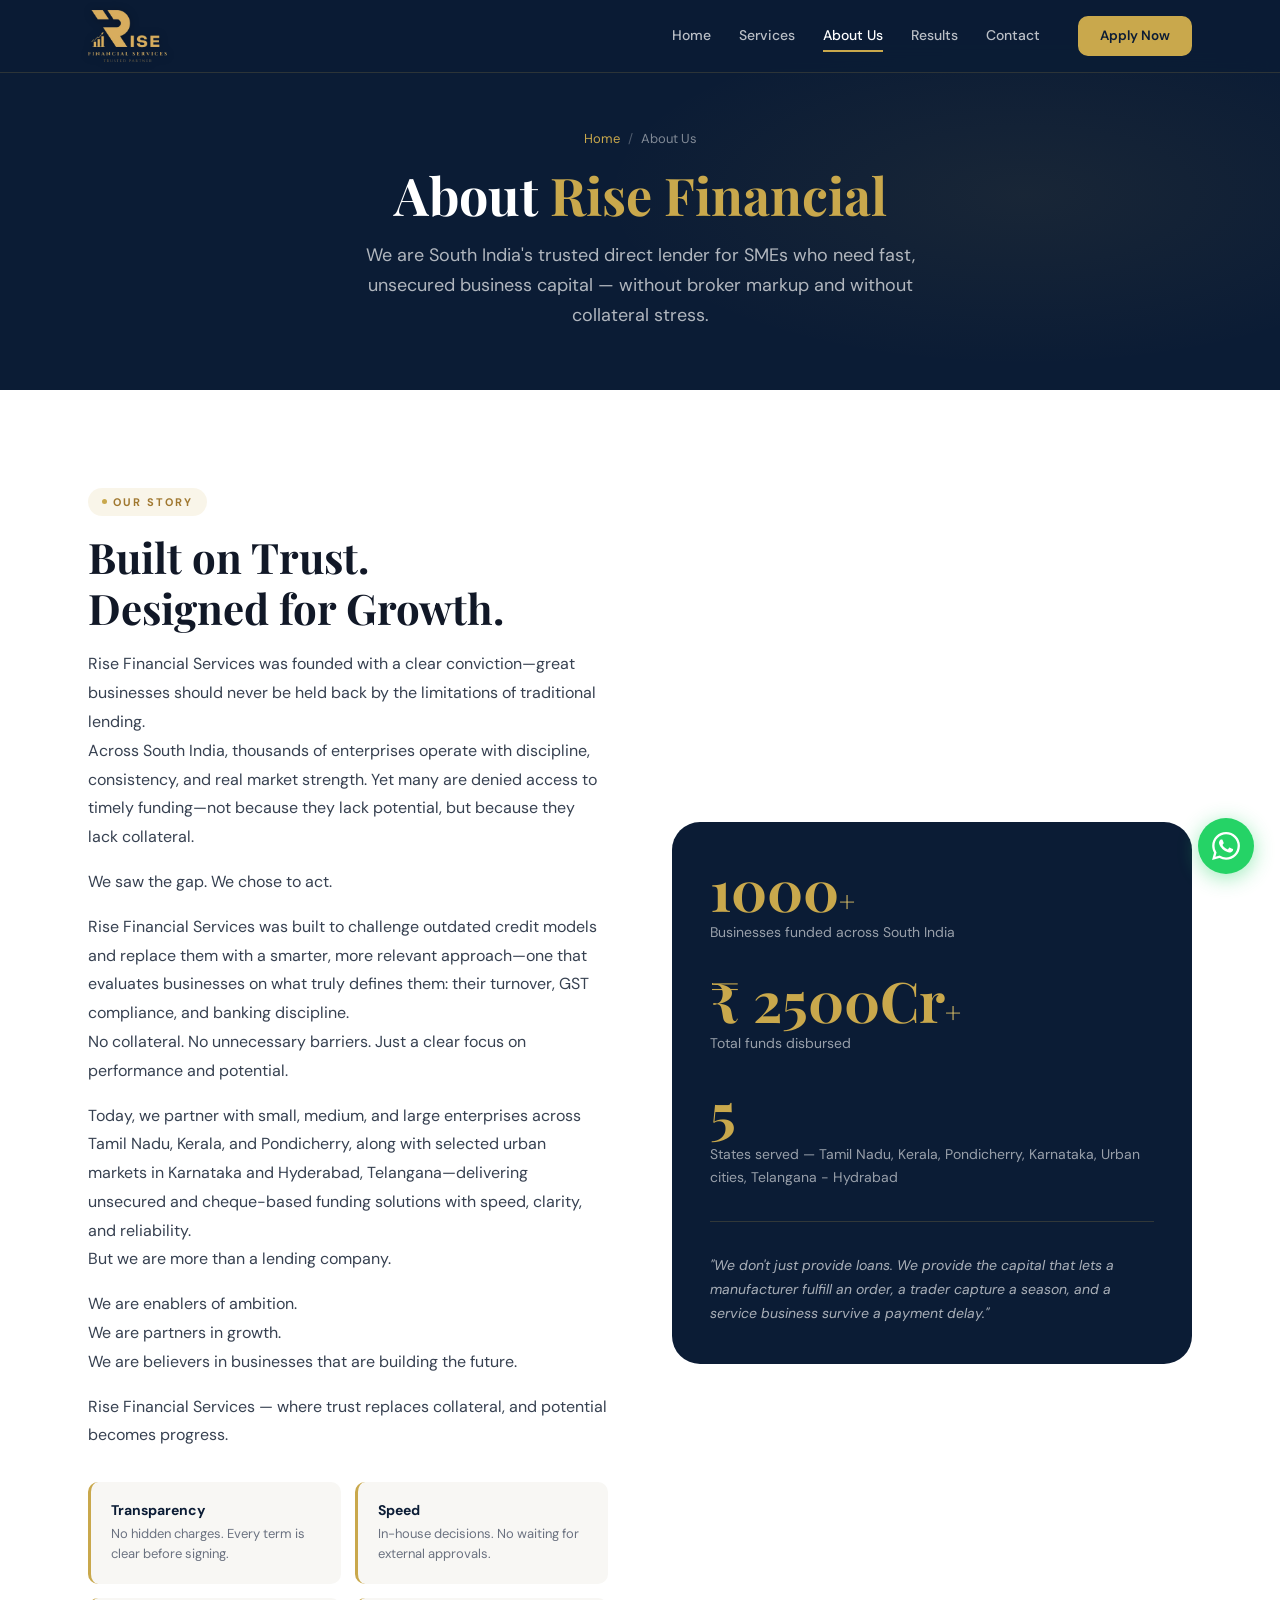
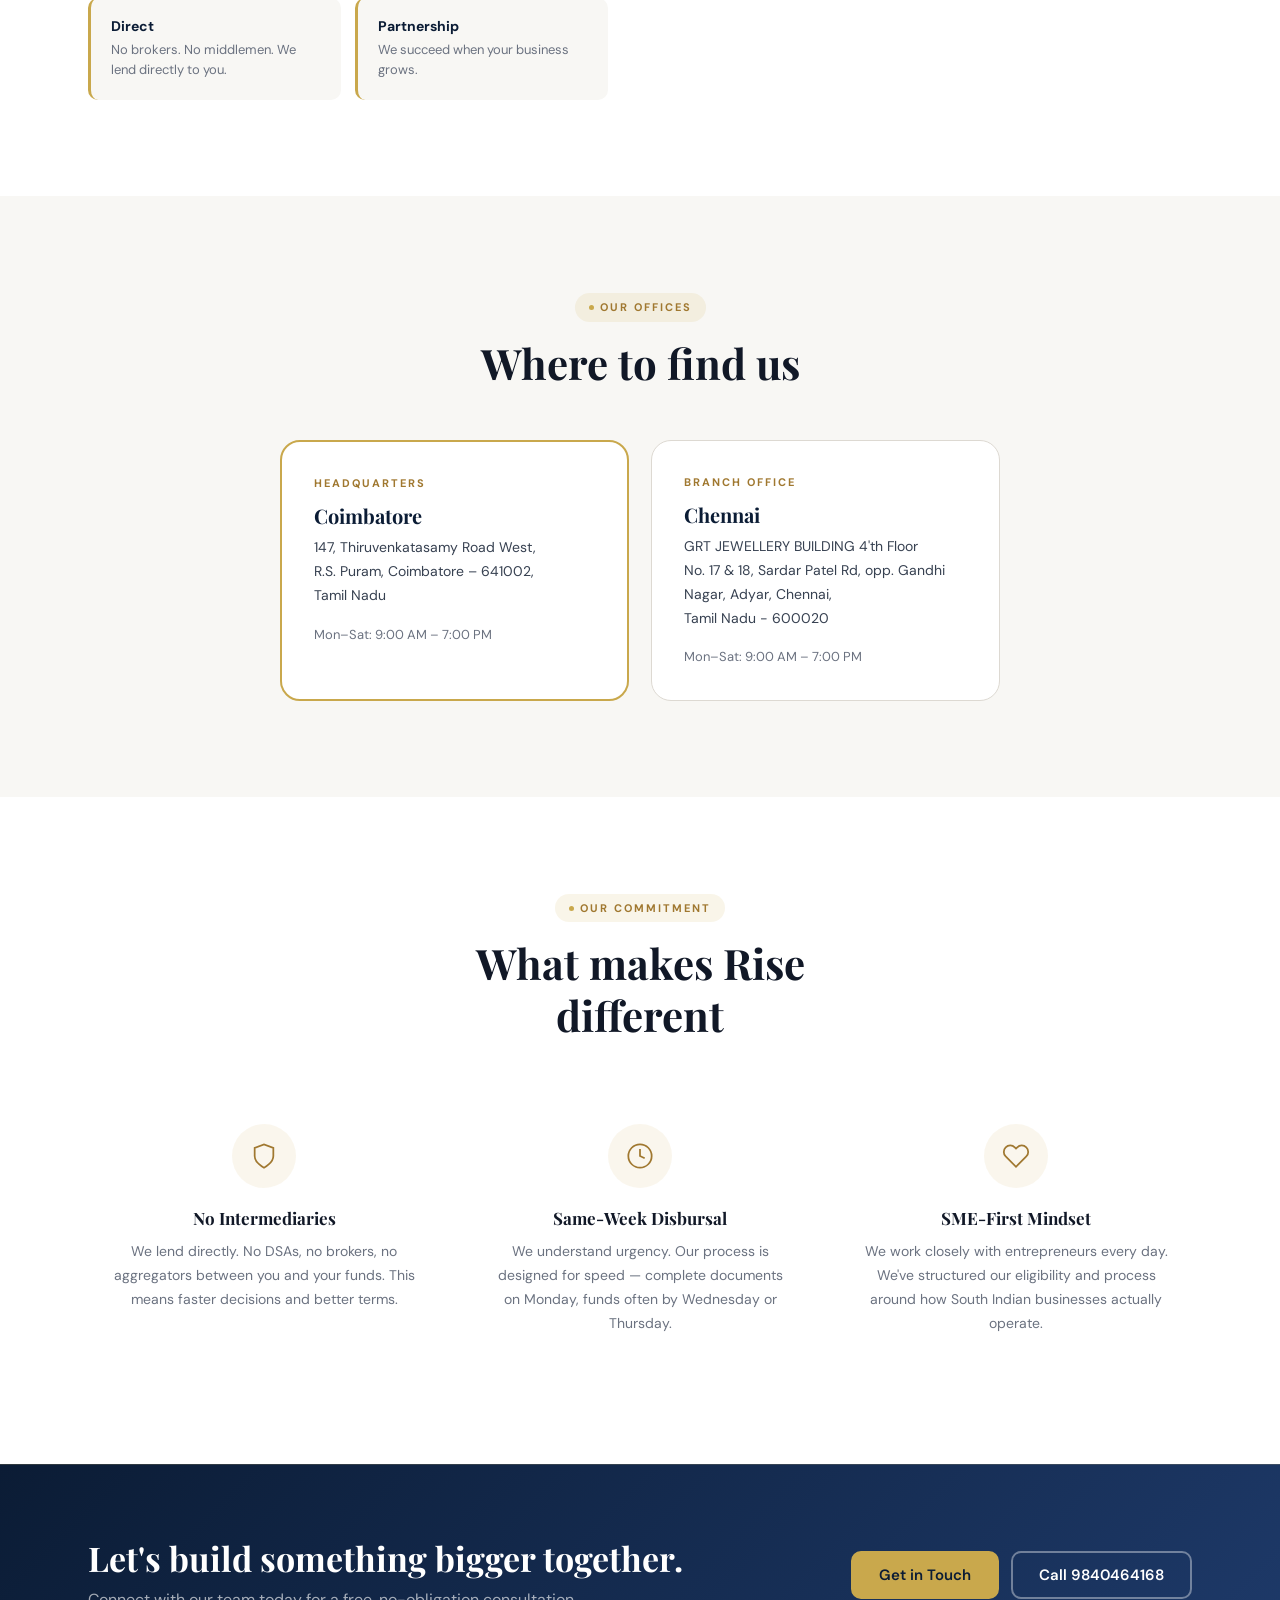
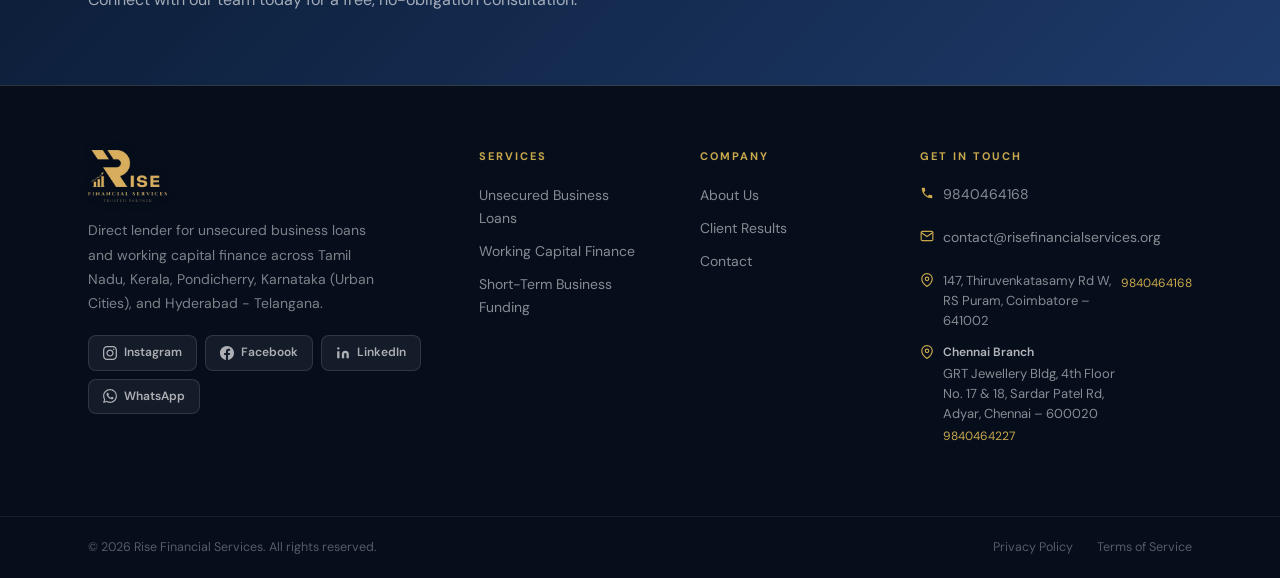
==== about.html @ f6ab7279 "Revise mission statement and footer content" ====
<!DOCTYPE html>
<html lang="en">
<head>
<meta charset="UTF-8">
<meta name="viewport" content="width=device-width, initial-scale=1.0">
<title>About Us | Rise Financial Services</title>
<meta name="description" content="Rise Financial Services — direct lender for SME business loans in Tamil Nadu, Kerala, and Pondicherry. Learn our story and mission.">
<link rel="preconnect" href="https://fonts.googleapis.com">
<link rel="preconnect" href="https://fonts.gstatic.com" crossorigin>
<link href="https://fonts.googleapis.com/css2?family=Playfair+Display:wght@500;600;700&family=DM+Sans:wght@300;400;500;600&display=swap" rel="stylesheet">
<link rel="stylesheet" href="styles.css">
</head>
<body>
<header class="nav-header" id="navbar">
  <div class="container nav-inner">
    <a href="index.html" class="logo"><img src="logo-transparent.png" alt="Rise Financial Services" class="logo-img" width="200" height="53"></a>
    <nav class="nav-links" id="navLinks">
      <a href="index.html">Home</a><a href="services.html">Services</a><a href="about.html" class="active">About Us</a><a href="results.html">Results</a><a href="contact.html">Contact</a>
    </nav>
    <a href="contact.html" class="btn btn-gold nav-cta">Apply Now</a>
    <button class="hamburger" id="hamburger"><span></span><span></span><span></span></button>
  </div>
</header>

<section class="page-hero">
  <div class="container page-hero-content">
    <div class="breadcrumb"><a href="index.html">Home</a><span>/</span>About Us</div>
    <h1>About <span class="gold">Rise Financial</span></h1>
    <p>We are South India's trusted direct lender for SMEs who need fast, unsecured business capital — without broker markup and without collateral stress.</p>
  </div>
</section>

<!-- MISSION -->
<section class="mission-section">
  <div class="container">
    <div class="mission-grid">
      <div class="mission-content fade-up">
        <div class="section-tag">Our Story</div>
        <h2 class="section-h2">Built on Trust.<br>Designed for Growth.</h2>
        <p>Rise Financial Services was founded with a clear conviction—great businesses should never be held back by the limitations of traditional lending.<br> Across South India, thousands of enterprises operate with discipline, consistency, and real market strength. Yet many are denied access to timely funding—not because they lack potential, but because they lack collateral.</p>
        <p>We saw the gap. We chose to act.</p>
        <p>Rise Financial Services was built to challenge outdated credit models and replace them with a smarter, more relevant approach—one that evaluates businesses on what truly defines them: their turnover, GST compliance, and banking discipline.<br> No collateral. No unnecessary barriers. Just a clear focus on performance and potential.</p>
        <p>Today, we partner with small, medium, and large enterprises across Tamil Nadu, Kerala, and Pondicherry, along with selected urban markets in Karnataka and Hyderabad, Telangana—delivering unsecured and cheque-based funding solutions with speed, clarity, and reliability.<br>But we are more than a lending company.</p>
        <p>We are enablers of ambition.<br>We are partners in growth.<br>We are believers in businesses that are building the future.</p>
        <p>Rise Financial Services — where trust replaces collateral, and potential becomes progress.</p>
        <div class="mission-values">
          <div class="value-card"><h4>Transparency</h4><p>No hidden charges. Every term is clear before signing.</p></div>
          <div class="value-card"><h4>Speed</h4><p>In-house decisions. No waiting for external approvals.</p></div>
          <div class="value-card"><h4>Direct</h4><p>No brokers. No middlemen. We lend directly to you.</p></div>
          <div class="value-card"><h4>Partnership</h4><p>We succeed when your business grows.</p></div>
        </div>
      </div>
      <div class="fade-up">
        <div class="about-visual">
          <div class="stat-big">1000<span style="font-size:28px;color:var(--gold-light)">+</span></div>
          <div class="stat-desc">Businesses funded across South India</div>
          <div class="stat-big" style="margin-top:1.5rem">₹ 2500Cr<span style="font-size:28px;color:var(--gold-light)">+</span></div>
          <div class="stat-desc">Total funds disbursed</div>
          <div class="stat-big" style="margin-top:1.5rem">5</div>
          <div class="stat-desc">States served — Tamil Nadu, Kerala, Pondicherry, Karnataka, Urban cities, Telangana - Hydrabad </div>
          <div style="margin-top:2rem;padding-top:2rem;border-top:1px solid rgba(201,168,76,0.2)">
            <p style="color:rgba(255,255,255,0.65);font-size:14px;line-height:1.7;font-style:italic">"We don't just provide loans. We provide the capital that lets a manufacturer fulfill an order, a trader capture a season, and a service business survive a payment delay."</p>
          </div>
        </div>
      </div>
    </div>
  </div>
</section>

<!-- LOCATIONS -->
<section class="section" style="background:var(--off-white)">
  <div class="container">
    <div class="section-header">
      <div class="section-tag">Our Offices</div>
      <h2 class="section-h2">Where to find us</h2>
    </div>
    <div class="locations-grid">
      <div class="location-card primary">
        <div class="location-badge">Headquarters</div>
        <h3 style="font-size:20px;color:var(--navy);margin-bottom:.5rem">Coimbatore</h3>
        <p style="font-size:14px;color:var(--text-body);line-height:1.7;margin-bottom:1rem">147, Thiruvenkatasamy Road West,<br>R.S. Puram, Coimbatore – 641002,<br>Tamil Nadu</p>
        <div style="font-size:13px;color:var(--text-muted)">Mon–Sat: 9:00 AM – 7:00 PM</div>
      </div>
      <div class="location-card secondary">
        <div class="location-badge">Branch Office</div>
        <h3 style="font-size:20px;color:var(--navy);margin-bottom:.5rem">Chennai</h3>
        <p style="font-size:14px;color:var(--text-body);line-height:1.7;margin-bottom:1rem">GRT JEWELLERY BUILDING 4'th Floor <br> No. 17 & 18, Sardar Patel Rd, opp. Gandhi Nagar, Adyar, Chennai,<br> Tamil Nadu - 600020</p>
        <div style="font-size:13px;color:var(--text-muted)">Mon–Sat: 9:00 AM – 7:00 PM</div>
      </div>
    </div>
  </div>
</section>

<!-- WHY TRUST US -->
<section class="section" style="background:var(--white)">
  <div class="container">
    <div class="section-header">
      <div class="section-tag">Our Commitment</div>
      <h2 class="section-h2">What makes Rise<br>different</h2>
    </div>
    <div style="display:grid;grid-template-columns:repeat(3,1fr);gap:24px">
      <div style="text-align:center;padding:2rem 1.5rem">
        <div style="width:64px;height:64px;background:rgba(201,168,76,0.1);border-radius:50%;display:flex;align-items:center;justify-content:center;margin:0 auto 1.25rem;color:var(--gold-dark)"><svg width="28" height="28" viewBox="0 0 24 24" fill="none" stroke="currentColor" stroke-width="1.5"><path d="M12 22s8-4 8-10V5l-8-3-8 3v7c0 6 8 10 8 10z"/></svg></div>
        <h3 style="font-size:17px;margin-bottom:.75rem">No Intermediaries</h3>
        <p style="font-size:14px;color:var(--text-muted);line-height:1.7">We lend directly. No DSAs, no brokers, no aggregators between you and your funds. This means faster decisions and better terms.</p>
      </div>
      <div style="text-align:center;padding:2rem 1.5rem">
        <div style="width:64px;height:64px;background:rgba(201,168,76,0.1);border-radius:50%;display:flex;align-items:center;justify-content:center;margin:0 auto 1.25rem;color:var(--gold-dark)"><svg width="28" height="28" viewBox="0 0 24 24" fill="none" stroke="currentColor" stroke-width="1.5"><circle cx="12" cy="12" r="10"/><polyline points="12,6 12,12 16,14"/></svg></div>
        <h3 style="font-size:17px;margin-bottom:.75rem">Same-Week Disbursal</h3>
        <p style="font-size:14px;color:var(--text-muted);line-height:1.7">We understand urgency. Our process is designed for speed — complete documents on Monday, funds often by Wednesday or Thursday.</p>
      </div>
      <div style="text-align:center;padding:2rem 1.5rem">
        <div style="width:64px;height:64px;background:rgba(201,168,76,0.1);border-radius:50%;display:flex;align-items:center;justify-content:center;margin:0 auto 1.25rem;color:var(--gold-dark)"><svg width="28" height="28" viewBox="0 0 24 24" fill="none" stroke="currentColor" stroke-width="1.5"><path d="M20.84 4.61a5.5 5.5 0 00-7.78 0L12 5.67l-1.06-1.06a5.5 5.5 0 00-7.78 7.78l1.06 1.06L12 21.23l7.78-7.78 1.06-1.06a5.5 5.5 0 000-7.78z"/></svg></div>
        <h3 style="font-size:17px;margin-bottom:.75rem">SME-First Mindset</h3>
        <p style="font-size:14px;color:var(--text-muted);line-height:1.7">We work closely with entrepreneurs every day. We've structured our eligibility and process around how South Indian businesses actually operate.</p>
      </div>
    </div>
  </div>
</section>

<section class="cta-banner">
  <div class="container cta-banner-inner">
    <div><h2>Let's build something bigger together.</h2><p>Connect with our team today for a free, no-obligation consultation.</p></div>
    <div class="cta-banner-btns"><a href="contact.html" class="btn btn-gold">Get in Touch</a><a href="tel:9840464168" class="btn btn-outline-white">Call 9840464168</a></div>
  </div>
</section>

<!-- FOOTER -->
<footer class="footer">
  <div class="container footer-grid">
    <div class="footer-brand">
      <a href="index.html" class="logo logo-light" aria-label="Rise Financial Services">
        <img src="logo-transparent.png" alt="Rise Financial Services" class="logo-img" width="200" height="53">
      </a>
      <p>Direct lender for unsecured business loans and working capital finance across Tamil Nadu, Kerala, Pondicherry, Karnataka (Urban Cities), and Hyderabad - Telangana.</p>
      <div class="footer-social-banner">
        <a href="https://www.instagram.com/rise_financialservices/" target="_blank" rel="noopener noreferrer" class="social-btn instagram" aria-label="Instagram">
          <svg width="14" height="14" viewBox="0 0 24 24" fill="currentColor"><path d="M12 2.163c3.204 0 3.584.012 4.85.07 3.252.148 4.771 1.691 4.919 4.919.058 1.265.069 1.645.069 4.849 0 3.205-.012 3.584-.069 4.849-.149 3.225-1.664 4.771-4.919 4.919-1.266.058-1.644.07-4.85.07-3.204 0-3.584-.012-4.849-.07-3.26-.149-4.771-1.699-4.919-4.92-.058-1.265-.07-1.644-.07-4.849 0-3.204.013-3.583.07-4.849.149-3.227 1.664-4.771 4.919-4.919 1.266-.057 1.645-.069 4.849-.069zm0-2.163c-3.259 0-3.667.014-4.947.072-4.358.2-6.78 2.618-6.98 6.98-.059 1.281-.073 1.689-.073 4.948 0 3.259.014 3.668.072 4.948.2 4.358 2.618 6.78 6.98 6.98 1.281.058 1.689.072 4.948.072 3.259 0 3.668-.014 4.948-.072 4.354-.2 6.782-2.618 6.979-6.98.059-1.28.073-1.689.073-4.948 0-3.259-.014-3.667-.072-4.947-.196-4.354-2.617-6.78-6.979-6.98-1.281-.059-1.69-.073-4.949-.073zm0 5.838c-3.403 0-6.162 2.759-6.162 6.162s2.759 6.163 6.162 6.163 6.162-2.759 6.162-6.163c0-3.403-2.759-6.162-6.162-6.162zm0 10.162c-2.209 0-4-1.79-4-4 0-2.209 1.791-4 4-4s4 1.791 4 4c0 2.21-1.791 4-4 4zm6.406-11.845c-.796 0-1.441.645-1.441 1.44s.645 1.44 1.441 1.44c.795 0 1.439-.645 1.439-1.44s-.644-1.44-1.439-1.44z"/></svg>
          Instagram
        </a>
        <a href="https://www.facebook.com/profile.php?id=61573836364276" target="_blank" rel="noopener noreferrer" class="social-btn facebook" aria-label="Facebook">
          <svg width="14" height="14" viewBox="0 0 24 24" fill="currentColor"><path d="M24 12.073c0-6.627-5.373-12-12-12s-12 5.373-12 12c0 5.99 4.388 10.954 10.125 11.854v-8.385H7.078v-3.47h3.047V9.43c0-3.007 1.792-4.669 4.533-4.669 1.312 0 2.686.235 2.686.235v2.953H15.83c-1.491 0-1.956.925-1.956 1.874v2.25h3.328l-.532 3.47h-2.796v8.385C19.612 23.027 24 18.062 24 12.073z"/></svg>
          Facebook
        </a>
        <a href="https://www.linkedin.com/company/rise-financial-services-x/" target="_blank" rel="noopener noreferrer" class="social-btn linkedin" aria-label="LinkedIn">
          <svg width="14" height="14" viewBox="0 0 24 24" fill="currentColor"><path d="M16 8a6 6 0 016 6v7h-4v-7a2 2 0 00-2-2 2 2 0 00-2 2v7h-4v-7a6 6 0 016-6zM2 9h4v12H2z"/><circle cx="4" cy="4" r="2"/></svg>
          LinkedIn
        </a>
        <a href="https://wa.me/919840464168" target="_blank" rel="noopener noreferrer" class="social-btn whatsapp-btn" aria-label="WhatsApp">
          <svg width="14" height="14" viewBox="0 0 24 24" fill="currentColor"><path d="M17.472 14.382c-.297-.149-1.758-.867-2.03-.967-.273-.099-.471-.148-.67.15-.197.297-.767.966-.94 1.164-.173.199-.347.223-.644.075-.297-.15-1.255-.463-2.39-1.475-.883-.788-1.48-1.761-1.653-2.059-.173-.297-.018-.458.13-.606.134-.133.298-.347.446-.52.149-.174.198-.298.298-.497.099-.198.05-.371-.025-.52-.075-.149-.669-1.612-.916-2.207-.242-.579-.487-.5-.669-.51-.173-.008-.371-.01-.57-.01-.198 0-.52.074-.792.372-.272.297-1.04 1.016-1.04 2.479 0 1.462 1.065 2.875 1.213 3.074.149.198 2.096 3.2 5.077 4.487.709.306 1.262.489 1.694.625.712.227 1.36.195 1.871.118.571-.085 1.758-.719 2.006-1.413.248-.694.248-1.289.173-1.413-.074-.124-.272-.198-.57-.347m-5.421 7.403h-.004a9.87 9.87 0 01-5.031-1.378l-.361-.214-3.741.982.998-3.648-.235-.374a9.86 9.86 0 01-1.51-5.26c.001-5.45 4.436-9.884 9.888-9.884 2.64 0 5.122 1.03 6.988 2.898a9.825 9.825 0 012.893 6.994c-.003 5.45-4.437 9.884-9.885 9.884m8.413-18.297A11.815 11.815 0 0012.05 0C5.495 0 .16 5.335.157 11.892c0 2.096.547 4.142 1.588 5.945L.057 24l6.305-1.654a11.882 11.882 0 005.683 1.448h.005c6.554 0 11.89-5.335 11.893-11.893a11.821 11.821 0 00-3.48-8.413z"/></svg>
          WhatsApp
        </a>
      </div>
    </div>
    <div class="footer-col">
      <h4>Services</h4>
      <a href="services.html#unsecured">Unsecured Business Loans</a>
      <a href="services.html#working-capital">Working Capital Finance</a>
      <a href="services.html#short-term">Short-Term Business Funding</a>
    </div>
    <div class="footer-col">
      <h4>Company</h4>
      <a href="about.html">About Us</a>
      <a href="results.html">Client Results</a>
      <a href="contact.html">Contact</a>
    </div>
    <div class="footer-col">
      <h4>Get in Touch</h4>
      <div class="footer-contact-item">
        <svg width="14" height="14" viewBox="0 0 24 24" fill="currentColor" aria-hidden="true"><path d="M6.62 10.79c1.44 2.83 3.76 5.14 6.59 6.59l2.2-2.2c.27-.27.67-.36 1.02-.24 1.12.37 2.33.57 3.57.57.55 0 1 .45 1 1V20c0 .55-.45 1-1 1-9.39 0-17-7.61-17-17 0-.55.45-1 1-1h3.5c.55 0 1 .45 1 1 0 1.25.2 2.45.57 3.57.11.35.03.74-.25 1.02l-2.2 2.2z"/></svg>
        <a href="tel:9840464168">9840464168</a>
      </div>
      <div class="footer-contact-item">
        <svg width="14" height="14" viewBox="0 0 24 24" fill="none" stroke="currentColor" stroke-width="2" aria-hidden="true"><path d="M4 4h16c1.1 0 2 .9 2 2v12c0 1.1-.9 2-2 2H4c-1.1 0-2-.9-2-2V6c0-1.1.9-2 2-2z"/><polyline points="22,6 12,13 2,6"/></svg>
        <a href="mailto:contact@risefinancialservices.org">contact@risefinancialservices.org</a>
      </div>
      <div class="footer-contact-item">
        <svg width="14" height="14" viewBox="0 0 24 24" fill="none" stroke="currentColor" stroke-width="2" aria-hidden="true"><path d="M21 10c0 7-9 13-9 13s-9-6-9-13a9 9 0 0118 0z"/><circle cx="12" cy="10" r="3"/></svg>
        <span>147, Thiruvenkatasamy Rd W, RS Puram, Coimbatore – 641002</span><a href="tel:9840464168" style="display:block;color:var(--gold);font-size:12px;margin-top:3px">9840464168</a>
      </div>
      <div class="footer-contact-item">
        <svg width="14" height="14" viewBox="0 0 24 24" fill="none" stroke="currentColor" stroke-width="2" aria-hidden="true"><path d="M21 10c0 7-9 13-9 13s-9-6-9-13a9 9 0 0118 0z"/><circle cx="12" cy="10" r="3"/></svg>
        <div><span style="display:block;color:rgba(255,255,255,0.7);font-size:12px;font-weight:600;margin-bottom:2px">Chennai Branch</span><span>GRT Jewellery Bldg, 4th Floor<br>No. 17 &amp; 18, Sardar Patel Rd,<br>Adyar, Chennai – 600020</span><a href="tel:9840464227" style="display:block;color:var(--gold);font-size:12px;margin-top:3px">9840464227</a></div>
      </div>
    </div>
  </div>
  <div class="footer-bottom">
    <div class="container footer-bottom-inner">
      <span>© 2026 Rise Financial Services. All rights reserved.</span>
      <div class="footer-bottom-links">
        <a href="#">Privacy Policy</a>
        <a href="#">Terms of Service</a>
      </div>
    </div>
  </div>
</footer>

<!-- WHATSAPP STICKY -->
<a href="https://wa.me/919840464168?text=Hi%2C%20I%27m%20interested%20in%20a%20business%20loan%20from%20Rise%20Financial%20Services" class="whatsapp-float" target="_blank" rel="noopener noreferrer" aria-label="Chat on WhatsApp">
  <svg width="28" height="28" viewBox="0 0 24 24" fill="white" aria-hidden="true"><path d="M17.472 14.382c-.297-.149-1.758-.867-2.03-.967-.273-.099-.471-.148-.67.15-.197.297-.767.966-.94 1.164-.173.199-.347.223-.644.075-.297-.15-1.255-.463-2.39-1.475-.883-.788-1.48-1.761-1.653-2.059-.173-.297-.018-.458.13-.606.134-.133.298-.347.446-.52.149-.174.198-.298.298-.497.099-.198.05-.371-.025-.52-.075-.149-.669-1.612-.916-2.207-.242-.579-.487-.5-.669-.51-.173-.008-.371-.01-.57-.01-.198 0-.52.074-.792.372-.272.297-1.04 1.016-1.04 2.479 0 1.462 1.065 2.875 1.213 3.074.149.198 2.096 3.2 5.077 4.487.709.306 1.262.489 1.694.625.712.227 1.36.195 1.871.118.571-.085 1.758-.719 2.006-1.413.248-.694.248-1.289.173-1.413-.074-.124-.272-.198-.57-.347m-5.421 7.403h-.004a9.87 9.87 0 01-5.031-1.378l-.361-.214-3.741.982.998-3.648-.235-.374a9.86 9.86 0 01-1.51-5.26c.001-5.45 4.436-9.884 9.888-9.884 2.64 0 5.122 1.03 6.988 2.898a9.825 9.825 0 012.893 6.994c-.003 5.45-4.437 9.884-9.885 9.884m8.413-18.297A11.815 11.815 0 0012.05 0C5.495 0 .16 5.335.157 11.892c0 2.096.547 4.142 1.588 5.945L.057 24l6.305-1.654a11.882 11.882 0 005.683 1.448h.005c6.554 0 11.89-5.335 11.893-11.893a11.821 11.821 0 00-3.48-8.413z"/></svg>
</a>

<script src="main.js"></script>
</body>
</html>
---- styles.css ----
/* ===================================================
   RISE FINANCIAL SERVICES — styles.css
   Rebuilt for perfect UX/UI & full responsiveness
   =================================================== */

/* ===== DESIGN TOKENS ===== */
:root {
  --navy:        #0B1C35;
  --navy-mid:    #122240;
  --navy-light:  #1E3A6A;
  --gold:        #C9A84C;
  --gold-light:  #E8C96A;
  --gold-dark:   #A07830;
  --gold-glow:   rgba(201,168,76,0.25);
  --white:       #FFFFFF;
  --off-white:   #F8F7F4;
  --light-gray:  #F2F0EC;
  --mid-gray:    #DDD9D2;
  --text-dark:   #111827;
  --text-body:   #374151;
  --text-muted:  #6B7280;
  --success:     #16A34A;
  --error:       #DC2626;

  --font-display: 'Playfair Display', Georgia, serif;
  --font-body:    'DM Sans', -apple-system, BlinkMacSystemFont, sans-serif;

  --shadow-xs:  0 1px 3px rgba(0,0,0,0.06);
  --shadow-sm:  0 2px 8px rgba(0,0,0,0.08);
  --shadow-md:  0 6px 24px rgba(0,0,0,0.10);
  --shadow-lg:  0 16px 48px rgba(0,0,0,0.14);
  --shadow-xl:  0 24px 64px rgba(0,0,0,0.18);

  --radius-xs:  6px;
  --radius-sm:  10px;
  --radius:     14px;
  --radius-lg:  20px;
  --radius-xl:  28px;

  --nav-h:      72px;
  --container:  1160px;
  --gutter:     clamp(16px, 4vw, 28px);
}

/* ===== RESET ===== */
*, *::before, *::after { box-sizing: border-box; margin: 0; padding: 0; }
html { scroll-behavior: smooth; -webkit-text-size-adjust: 100%; }
body {
  font-family: var(--font-body);
  color: var(--text-body);
  background: var(--white);
  line-height: 1.65;
  font-size: 16px;
  overflow-x: hidden;
}
img { max-width: 100%; height: auto; display: block; }
a { text-decoration: none; color: inherit; }
ul, ol { list-style: none; }
button { font-family: inherit; cursor: pointer; }
input, select, textarea { font-family: inherit; }

/* ===== CONTAINER ===== */
.container {
  max-width: var(--container);
  margin: 0 auto;
  padding: 0 var(--gutter);
  width: 100%;
}

/* ===== TYPOGRAPHY ===== */
h1, h2, h3, h4 { font-family: var(--font-display); color: var(--text-dark); line-height: 1.2; }
.gold { color: var(--gold); }

.section-tag {
  display: inline-flex;
  align-items: center;
  gap: 6px;
  font-family: var(--font-body);
  font-size: 11px;
  font-weight: 700;
  letter-spacing: 2px;
  text-transform: uppercase;
  color: var(--gold-dark);
  background: rgba(201,168,76,0.12);
  padding: 5px 14px;
  border-radius: 20px;
  margin-bottom: 1rem;
}
.section-tag::before {
  content: '';
  width: 5px; height: 5px;
  border-radius: 50%;
  background: var(--gold);
  flex-shrink: 0;
}

.section-h2 {
  font-size: clamp(26px, 4vw, 42px);
  font-weight: 700;
  line-height: 1.22;
  margin-bottom: 1rem;
}
.section { padding: clamp(56px, 8vw, 96px) 0; }
.section-header {
  text-align: center;
  max-width: 580px;
  margin: 0 auto clamp(2rem, 4vw, 3.5rem);
}
.section-header .section-h2 { margin-bottom: 0; }
.section-cta { text-align: center; margin-top: clamp(1.5rem, 3vw, 2.5rem); }

/* ===== BUTTONS ===== */
.btn {
  display: inline-flex;
  align-items: center;
  justify-content: center;
  gap: 8px;
  padding: 13px 26px;
  border-radius: var(--radius-sm);
  font-family: var(--font-body);
  font-size: 15px;
  font-weight: 600;
  cursor: pointer;
  border: 2px solid transparent;
  transition: background .22s, border-color .22s, transform .18s, box-shadow .22s, color .22s;
  text-decoration: none;
  white-space: nowrap;
  line-height: 1;
  -webkit-tap-highlight-color: transparent;
  min-height: 48px;
}
.btn-gold { background: var(--gold); color: var(--navy); border-color: var(--gold); }
.btn-gold:hover { background: var(--gold-light); border-color: var(--gold-light); transform: translateY(-2px); box-shadow: 0 8px 28px rgba(201,168,76,.38); }
.btn-dark { background: var(--navy); color: var(--white); border-color: var(--navy); }
.btn-dark:hover { background: var(--navy-light); border-color: var(--navy-light); transform: translateY(-2px); box-shadow: 0 8px 24px rgba(11,28,53,.3); }
.btn-outline-white { background: transparent; color: var(--white); border-color: rgba(255,255,255,.38); }
.btn-outline-white:hover { background: rgba(255,255,255,.1); border-color: rgba(255,255,255,.65); }
.btn-outline-gold { background: transparent; color: var(--gold); border-color: var(--gold); }
.btn-outline-gold:hover { background: var(--gold); color: var(--navy); }
.btn:active { transform: translateY(0) !important; }
.w-full { width: 100%; justify-content: center; }

/* ===== NAVBAR ===== */
.nav-header {
  position: fixed;
  top: 0; left: 0; right: 0;
  z-index: 1000;
  background: rgba(11,28,53,.97);
  backdrop-filter: blur(16px);
  -webkit-backdrop-filter: blur(16px);
  border-bottom: 1px solid rgba(201,168,76,.18);
  transition: box-shadow .3s, background .3s;
}
.nav-header.scrolled {
  background: rgba(11,28,53,1);
  box-shadow: 0 4px 28px rgba(0,0,0,.25);
}
.nav-inner {
  display: flex;
  align-items: center;
  height: var(--nav-h);
  gap: 1.5rem;
}
.logo {
  display: flex; align-items: center; gap: 10px; flex-shrink: 0; text-decoration: none;
}
.logo-icon {
  width: 38px; height: 38px;
  background: var(--gold);
  border-radius: 9px;
  display: flex; align-items: center; justify-content: center;
  font-family: var(--font-display);
  font-weight: 700; font-size: 20px;
  color: var(--navy);
  flex-shrink: 0;
}
.logo-text strong {
  display: block;
  font-family: var(--font-display);
  font-size: 15px; font-weight: 700;
  color: var(--white);
  line-height: 1.1; letter-spacing: 2.5px;
}
.logo-text span {
  display: block;
  font-size: 9.5px;
  color: rgba(255,255,255,.5);
  letter-spacing: 1.2px;
  text-transform: uppercase;
}

/* Desktop nav */
.nav-links {
  display: flex;
  align-items: center;
  gap: 0;
  margin-left: auto;
}
.nav-links a {
  font-size: 14px;
  font-weight: 500;
  color: rgba(255,255,255,.72);
  transition: color .2s;
  padding: 8px 14px;
  position: relative;
  border-radius: 6px;
}
.nav-links a::after {
  content: '';
  position: absolute;
  bottom: 4px; left: 14px; right: 14px;
  height: 1.5px;
  background: var(--gold);
  transform: scaleX(0);
  transform-origin: center;
  transition: transform .25s ease;
}
.nav-links a:hover, .nav-links a.active { color: var(--white); }
.nav-links a:hover::after, .nav-links a.active::after { transform: scaleX(1); }

.nav-cta { padding: 9px 20px !important; font-size: 13.5px !important; min-height: 40px !important; flex-shrink: 0; }

/* Hamburger */
.hamburger {
  display: none;
  flex-direction: column;
  justify-content: center;
  gap: 5px;
  background: none;
  border: none;
  padding: 8px;
  margin-left: auto;
  -webkit-tap-highlight-color: transparent;
  min-width: 44px; min-height: 44px;
  align-items: center;
}
.hamburger span {
  display: block;
  width: 22px; height: 2px;
  background: var(--white);
  border-radius: 2px;
  transition: all .3s cubic-bezier(.4,0,.2,1);
  transform-origin: center;
}
.hamburger.is-active span:nth-child(1) { transform: rotate(45deg) translate(5px, 5px); }
.hamburger.is-active span:nth-child(2) { opacity: 0; transform: scaleX(0); }
.hamburger.is-active span:nth-child(3) { transform: rotate(-45deg) translate(5px, -5px); }

/* ===== HERO ===== */
.hero {
  min-height: 100svh;
  background: var(--navy);
  position: relative;
  display: flex;
  align-items: center;
  padding-top: var(--nav-h);
  overflow: hidden;
}
.hero-bg-pattern {
  position: absolute;
  inset: 0;
  pointer-events: none;
}
.hero-bg-pattern::before {
  content: '';
  position: absolute; inset: 0;
  background:
    radial-gradient(ellipse 70% 80% at 75% 45%, rgba(201,168,76,.07) 0%, transparent 55%),
    radial-gradient(ellipse 50% 60% at 10% 90%, rgba(30,58,106,.5) 0%, transparent 45%);
}
.hero-bg-pattern::after {
  content: '';
  position: absolute;
  top: -80px; right: -80px;
  width: min(500px, 80vw); height: min(500px, 80vw);
  border: 1px solid rgba(201,168,76,.08);
  border-radius: 50%;
}
.hero-content {
  display: grid;
  grid-template-columns: 1fr 1fr;
  gap: clamp(2rem, 5vw, 5rem);
  align-items: center;
  padding-top: clamp(2.5rem, 5vw, 5rem);
  padding-bottom: clamp(3rem, 5vw, 5rem);
  position: relative;
  z-index: 1;
  width: 100%;
}
.hero-badge {
  display: inline-flex;
  align-items: center; gap: 7px;
  font-size: 11.5px; font-weight: 600;
  letter-spacing: 1.5px; text-transform: uppercase;
  color: var(--gold);
  border: 1px solid rgba(201,168,76,.3);
  padding: 6px 14px;
  border-radius: 20px;
  margin-bottom: 1.5rem;
}
.hero-badge::before {
  content: '';
  width: 5px; height: 5px;
  border-radius: 50%;
  background: var(--gold);
  animation: pulse 2s infinite;
}
@keyframes pulse {
  0%,100% { opacity:1; transform:scale(1); }
  50% { opacity:.5; transform:scale(1.5); }
}
.hero-h1 {
  font-size: clamp(32px, 5.5vw, 58px);
  font-weight: 700;
  color: var(--white);
  line-height: 1.12;
  margin-bottom: 1.5rem;
}
.hero-sub {
  font-size: clamp(15px, 1.5vw, 17px);
  color: rgba(255,255,255,.72);
  line-height: 1.72;
  margin-bottom: 2rem;
  max-width: 480px;
}
.hero-sub strong { color: var(--gold-light); font-weight: 600; }
.hero-cta-row { display: flex; gap: 12px; flex-wrap: wrap; margin-bottom: 2rem; }
.hero-trust-chips { display: flex; gap: 8px; flex-wrap: wrap; }
.chip {
  display: flex; align-items: center; gap: 6px;
  font-size: 12px;
  color: rgba(255,255,255,.62);
  background: rgba(255,255,255,.055);
  border: 1px solid rgba(255,255,255,.1);
  padding: 5px 12px;
  border-radius: 20px;
}
.chip-dot { width: 5px; height: 5px; border-radius: 50%; background: var(--gold); flex-shrink: 0; }

.hero-right { display: flex; justify-content: flex-end; }
.hero-card {
  background: var(--white);
  border-radius: var(--radius-lg);
  padding: clamp(1.5rem, 3vw, 2.25rem);
  box-shadow: var(--shadow-xl);
  width: 100%;
  max-width: 420px;
}
.hero-card-label {
  font-size: 12px; font-weight: 700;
  letter-spacing: 1.5px; text-transform: uppercase;
  color: var(--gold-dark);
  margin-bottom: 1.25rem;
  padding-bottom: .875rem;
  border-bottom: 2px solid var(--gold);
}
.form-group { margin-bottom: 1rem; }
.form-group label, .quick-form label {
  display: block;
  font-size: 11.5px; font-weight: 700;
  color: var(--text-muted);
  margin-bottom: 5px;
  text-transform: uppercase;
  letter-spacing: .6px;
}
.quick-form input, .quick-form select,
.form-group input, .form-group select, .form-group textarea {
  width: 100%;
  padding: 11px 14px;
  border: 1.5px solid var(--mid-gray);
  border-radius: var(--radius-sm);
  font-family: var(--font-body);
  font-size: 14.5px;
  color: var(--text-dark);
  background: var(--white);
  transition: border-color .2s, box-shadow .2s;
  -webkit-appearance: none; appearance: none;
  min-height: 44px;
}
.quick-form select, .form-group select {
  background-image: url("data:image/svg+xml,%3Csvg xmlns='http://www.w3.org/2000/svg' width='12' height='8' viewBox='0 0 12 8'%3E%3Cpath d='M1 1l5 5 5-5' stroke='%236B7280' stroke-width='1.5' fill='none' stroke-linecap='round'/%3E%3C/svg%3E");
  background-repeat: no-repeat;
  background-position: right 14px center;
  padding-right: 38px;
}
.quick-form input:focus, .quick-form select:focus,
.form-group input:focus, .form-group select:focus, .form-group textarea:focus {
  outline: none;
  border-color: var(--gold);
  box-shadow: 0 0 0 3px rgba(201,168,76,.15);
}
.form-group textarea { resize: vertical; min-height: 100px; }
.form-note { text-align: center; font-size: 11.5px; color: var(--text-muted); margin-top: .75rem; line-height: 1.5; }

.hero-scroll-hint {
  position: absolute;
  bottom: 28px; left: 50%;
  transform: translateX(-50%);
  display: flex; flex-direction: column; align-items: center; gap: 7px;
  color: rgba(255,255,255,.35);
  font-size: 10px; letter-spacing: 1.5px; text-transform: uppercase;
  z-index: 1; pointer-events: none;
}
.scroll-arrow {
  width: 18px; height: 18px;
  border-right: 1.5px solid rgba(255,255,255,.28);
  border-bottom: 1.5px solid rgba(255,255,255,.28);
  transform: rotate(45deg);
  animation: scrollBounce 2s ease-in-out infinite;
}
@keyframes scrollBounce {
  0%,100% { transform: rotate(45deg) translateY(0); opacity:.4; }
  50% { transform: rotate(45deg) translateY(5px); opacity:.9; }
}

/* ===== STATS BAR ===== */
.stats-bar {
  background: var(--navy-mid);
  border-bottom: 1px solid rgba(201,168,76,.18);
  padding: clamp(24px, 4vw, 40px) 0;
}
.stats-grid {
  display: grid;
  grid-template-columns: repeat(4, 1fr);
}
.stat-item {
  text-align: center;
  padding: 8px clamp(12px, 2vw, 24px);
  position: relative;
}
.stat-item + .stat-item::before {
  content: '';
  position: absolute;
  left: 0; top: 10%; height: 80%; width: 1px;
  background: rgba(201,168,76,.2);
}
.stat-num {
  font-family: var(--font-display);
  font-size: clamp(26px, 3.5vw, 38px);
  font-weight: 700;
  color: var(--gold);
  line-height: 1;
}
.stat-plus { font-size: .6em; color: var(--gold-light); }
.stat-lbl {
  font-size: 11px;
  color: rgba(255,255,255,.52);
  margin-top: 6px;
  text-transform: uppercase;
  letter-spacing: 1px;
  font-weight: 500;
}
.stats-states-banner {
  text-align: center;
  font-size: 14px;
  color: rgba(255,255,255,.88);
  padding: 16px 0 0 0;
  margin-top: 12px;
  border-top: 1px solid rgba(201,168,76,.15);
  font-weight: 600;
  line-height: 1.6;
}

/* ===== PROBLEM SECTION ===== */
.problem-section { background: var(--white); }
.problem-grid {
  display: grid;
  grid-template-columns: 1fr 1fr;
  gap: clamp(2rem, 5vw, 5rem);
  align-items: center;
}
.problem-left p { color: var(--text-body); margin-bottom: 1rem; font-size: 16px; line-height: 1.78; }
.problem-left .btn { margin-top: .75rem; }
.compare-table {
  background: var(--off-white);
  border-radius: var(--radius-lg);
  overflow: hidden;
  border: 1px solid var(--mid-gray);
  box-shadow: var(--shadow-sm);
}
.compare-header {
  display: grid;
  grid-template-columns: 1.5fr 1fr 1fr;
  background: var(--navy);
  padding: 13px 18px; gap: 8px;
}
.compare-header div { font-size: 11px; font-weight: 700; text-align: center; text-transform: uppercase; letter-spacing: 1px; color: rgba(255,255,255,.55); }
.compare-them { color: rgba(255,255,255,.45) !important; }
.compare-us { color: var(--gold) !important; }
.compare-row {
  display: grid;
  grid-template-columns: 1.5fr 1fr 1fr;
  padding: 12px 18px;
  border-bottom: 1px solid var(--mid-gray);
  align-items: center; gap: 8px;
}
.compare-row:last-child { border-bottom: none; }
.compare-feature { font-size: 14px; font-weight: 500; color: var(--text-dark); }
.compare-x, .compare-check { text-align: center; font-size: 13px; font-weight: 600; }
.compare-x { color: var(--error); }
.compare-check { color: var(--success); }

/* ===== SERVICES SECTION ===== */
.services-section { background: var(--off-white); }
.services-grid {
  display: grid;
  grid-template-columns: repeat(3, 1fr);
  gap: 22px;
}
.service-card {
  background: var(--white);
  border-radius: var(--radius-lg);
  padding: clamp(1.5rem, 3vw, 2rem);
  border: 1px solid var(--mid-gray);
  transition: transform .3s ease, box-shadow .3s ease, border-color .3s ease;
  position: relative;
  display: flex; flex-direction: column;
}
.service-card:hover { transform: translateY(-5px); box-shadow: var(--shadow-lg); border-color: var(--gold); }
.service-card.featured { border-color: var(--gold); box-shadow: 0 0 0 1px rgba(201,168,76,.25), var(--shadow-md); }
.service-badge {
  position: absolute;
  top: -13px; left: 50%;
  transform: translateX(-50%);
  background: var(--gold); color: var(--navy);
  font-size: 11px; font-weight: 700;
  padding: 4px 16px; border-radius: 20px;
  white-space: nowrap; letter-spacing: .5px;
}
.service-icon {
  width: 54px; height: 54px;
  background: rgba(201,168,76,.1);
  border-radius: 12px;
  display: flex; align-items: center; justify-content: center;
  color: var(--gold-dark);
  margin-bottom: 1.25rem; flex-shrink: 0;
}
.service-card h3 { font-size: 18px; font-weight: 600; margin-bottom: .75rem; color: var(--text-dark); }
.service-card p { font-size: 14px; color: var(--text-body); line-height: 1.72; margin-bottom: 1rem; flex: 1; }
.service-detail {
  font-size: 11.5px; font-weight: 600;
  color: var(--gold-dark);
  background: rgba(201,168,76,.08);
  padding: 5px 10px; border-radius: 6px;
  display: inline-block; margin-bottom: 1rem;
}
.service-link {
  font-size: 14px; font-weight: 600;
  color: var(--navy);
  border-bottom: 1.5px solid var(--gold);
  padding-bottom: 1px;
  transition: color .2s;
  display: inline-block;
}
.service-link:hover { color: var(--gold-dark); }

/* ===== HOW IT WORKS ===== */
.how-section { background: var(--navy); }
.how-section .section-tag { background: rgba(201,168,76,.14); color: var(--gold-light); }
.how-section .section-h2 { color: var(--white); }
.steps-row {
  display: grid;
  grid-template-columns: 1fr auto 1fr auto 1fr;
  align-items: start;
}
.step-card {
  background: rgba(255,255,255,.04);
  border: 1px solid rgba(201,168,76,.18);
  border-radius: var(--radius-lg);
  padding: clamp(1.5rem, 3vw, 2rem);
  height: 100%;
}
.step-number {
  font-family: var(--font-display);
  font-size: 52px; font-weight: 700;
  color: rgba(201,168,76,.2);
  line-height: 1; margin-bottom: 1rem;
}
.step-card h3 { color: var(--white); font-size: 18px; margin-bottom: .75rem; }
.step-card p { color: rgba(255,255,255,.62); font-size: 14px; line-height: 1.72; }
.step-docs { margin-top: 1rem; display: flex; flex-direction: column; gap: 5px; }
.step-docs span {
  font-size: 12px; color: var(--gold-light);
  background: rgba(201,168,76,.1);
  padding: 4px 10px; border-radius: 5px;
  display: inline-block;
}
.step-connector {
  display: flex; align-items: flex-start;
  padding-top: 3.5rem;
  padding-inline: 12px;
}
.step-connector svg { color: rgba(201,168,76,.38); width: 28px; height: 28px; flex-shrink: 0; }

/* ===== TRUST SECTION ===== */
.trust-section { background: var(--light-gray); }
.trust-grid {
  display: grid;
  grid-template-columns: 1fr 1fr;
  gap: clamp(2rem, 5vw, 5rem);
  align-items: center;
}
.trust-left p { font-size: 16px; color: var(--text-body); line-height: 1.78; margin-bottom: 1.5rem; }
.trust-items { display: flex; flex-direction: column; gap: 1.5rem; }
.trust-item-row { display: flex; gap: 1rem; align-items: flex-start; }
.trust-icon {
  width: 28px; height: 28px;
  background: var(--gold); color: var(--navy);
  border-radius: 50%;
  display: flex; align-items: center; justify-content: center;
  font-size: 12px; font-weight: 700;
  flex-shrink: 0; margin-top: 2px;
}
.trust-item-row strong { display: block; font-size: 15px; color: var(--text-dark); margin-bottom: 3px; font-family: var(--font-body); }
.trust-item-row p { font-size: 13.5px; color: var(--text-muted); line-height: 1.6; margin: 0; }
.eligibility-box {
  background: var(--white);
  border-radius: var(--radius-lg);
  padding: clamp(1.5rem, 3vw, 2rem);
  border: 2px solid var(--gold);
  box-shadow: var(--shadow-md);
}
.eligibility-box h3 {
  font-size: 20px; font-weight: 700;
  color: var(--navy);
  margin-bottom: 1.5rem;
  padding-bottom: .75rem;
  border-bottom: 2px solid var(--gold);
}
.eligibility-list { display: flex; flex-direction: column; gap: .75rem; }
.elig-item { display: flex; align-items: center; gap: 10px; font-size: 14px; }
.elig-item.yes { color: var(--text-body); }
.elig-icon {
  width: 22px; height: 22px;
  border-radius: 50%;
  background: rgba(22,163,74,.1);
  color: var(--success);
  display: flex; align-items: center; justify-content: center;
  font-size: 11px; font-weight: 700;
  flex-shrink: 0;
}

/* ===== CASE STUDIES ===== */
.case-section { background: var(--white); }
.case-grid {
  display: grid;
  grid-template-columns: repeat(3, 1fr);
  gap: 22px;
}
.case-card {
  background: var(--off-white);
  border-radius: var(--radius-lg);
  padding: clamp(1.25rem, 2.5vw, 2rem);
  border: 1px solid var(--mid-gray);
  transition: box-shadow .3s, transform .3s, border-color .3s;
  display: flex; flex-direction: column;
}
.case-card:hover { box-shadow: var(--shadow-md); transform: translateY(-4px); border-color: var(--gold); }
.case-industry { font-size: 11px; font-weight: 700; text-transform: uppercase; letter-spacing: 1.5px; color: var(--gold-dark); margin-bottom: .5rem; }
.case-amount { font-family: var(--font-display); font-size: 34px; font-weight: 700; color: var(--navy); margin-bottom: 1rem; line-height: 1; }
.case-story { font-size: 14px; color: var(--text-body); line-height: 1.72; margin-bottom: 1.25rem; flex: 1; }
.case-meta { display: flex; flex-wrap: wrap; gap: 6px; }
.case-meta span { font-size: 11px; font-weight: 600; background: rgba(11,28,53,.07); color: var(--navy-light); padding: 4px 10px; border-radius: 5px; }

/* ===== CTA BANNER ===== */
.cta-banner {
  background: linear-gradient(135deg, var(--navy) 0%, var(--navy-light) 100%);
  border-top: 1px solid rgba(201,168,76,.18);
  border-bottom: 1px solid rgba(201,168,76,.18);
  padding: clamp(48px, 7vw, 72px) 0;
}
.cta-banner-inner {
  display: flex;
  align-items: center;
  justify-content: space-between;
  gap: clamp(1.5rem, 3vw, 3rem);
}
.cta-banner h2 { font-size: clamp(20px, 3vw, 34px); color: var(--white); font-weight: 700; margin-bottom: .5rem; line-height: 1.25; }
.cta-banner p { color: rgba(255,255,255,.62); font-size: 16px; }
.cta-banner-btns { display: flex; gap: 12px; flex-wrap: wrap; flex-shrink: 0; }

/* ===== FOOTER ===== */
.footer { background: #060E1C; padding: clamp(40px, 6vw, 64px) 0 0; }
.footer-grid {
  display: grid;
  grid-template-columns: 2fr 1fr 1fr 1.6fr;
  gap: clamp(2rem, 4vw, 3.5rem);
  padding-bottom: clamp(2rem, 4vw, 3rem);
}
.footer-brand p { font-size: 14px; color: rgba(255,255,255,.48); line-height: 1.72; margin-top: 1rem; max-width: 290px; }
.logo-light .logo-text strong { color: var(--white); }
.footer-social { display: flex; gap: 10px; margin-top: 1.25rem; }
.footer-social a {
  width: 36px; height: 36px;
  border-radius: 8px;
  background: rgba(255,255,255,.07);
  border: 1px solid rgba(255,255,255,.1);
  display: flex; align-items: center; justify-content: center;
  color: rgba(255,255,255,.55);
  transition: all .2s;
}
.footer-social a:hover { background: var(--gold); color: var(--navy); border-color: var(--gold); }
.footer-col h4 { font-family: var(--font-body); font-size: 11px; font-weight: 700; text-transform: uppercase; letter-spacing: 2px; color: var(--gold); margin-bottom: 1.25rem; }
.footer-col a { display: block; font-size: 14px; color: rgba(255,255,255,.52); margin-bottom: .625rem; transition: color .2s; }
.footer-col a:hover { color: var(--white); }
.footer-contact-item { display: flex; align-items: flex-start; gap: 9px; font-size: 13px; color: rgba(255,255,255,.52); margin-bottom: .75rem; line-height: 1.55; }
.footer-contact-item svg { color: var(--gold); flex-shrink: 0; margin-top: 2px; }
.footer-contact-item a { color: rgba(255,255,255,.52); }
.footer-contact-item a:hover { color: var(--white); }
.footer-bottom { border-top: 1px solid rgba(255,255,255,.07); padding: 20px 0; }
.footer-bottom-inner { display: flex; align-items: center; justify-content: space-between; flex-wrap: wrap; gap: .5rem; }
.footer-bottom span { font-size: 12.5px; color: rgba(255,255,255,.32); }
.footer-bottom-links { display: flex; gap: 1.5rem; }
.footer-bottom-links a { font-size: 12.5px; color: rgba(255,255,255,.32); transition: color .2s; }
.footer-bottom-links a:hover { color: rgba(255,255,255,.68); }

/* ===== WHATSAPP FLOAT ===== */
.whatsapp-float {
  position: fixed;
  bottom: 26px; right: 26px;
  width: 56px; height: 56px;
  border-radius: 50%;
  background: #25D366;
  display: flex; align-items: center; justify-content: center;
  box-shadow: 0 4px 20px rgba(37,211,102,.45);
  z-index: 998;
  transition: transform .2s, box-shadow .2s;
}
.whatsapp-float:hover { transform: scale(1.1); box-shadow: 0 6px 28px rgba(37,211,102,.55); }

/* ===== PAGE HERO (inner pages) ===== */
.page-hero {
  background: var(--navy);
  padding: calc(var(--nav-h) + 56px) 0 60px;
  position: relative; overflow: hidden;
}
.page-hero::before {
  content: '';
  position: absolute; inset: 0;
  background: radial-gradient(ellipse 60% 80% at 80% 50%, rgba(201,168,76,.07) 0%, transparent 55%);
  pointer-events: none;
}
.page-hero-content { position: relative; z-index: 1; text-align: center; }
.page-hero h1 {
  font-size: clamp(30px, 5vw, 52px);
  font-weight: 700; color: var(--white);
  margin-bottom: 1rem; line-height: 1.15;
}
.page-hero p {
  font-size: clamp(15px, 1.8vw, 18px);
  color: rgba(255,255,255,.68);
  max-width: 560px; margin: 0 auto; line-height: 1.65;
}
.breadcrumb {
  display: flex; align-items: center; justify-content: center; gap: 8px;
  font-size: 13px; color: rgba(255,255,255,.48);
  margin-bottom: 1rem;
}
.breadcrumb a { color: var(--gold); }
.breadcrumb span { color: rgba(255,255,255,.28); }

/* ===== SERVICES PAGE ===== */
.service-detail-section { padding: clamp(56px, 8vw, 96px) 0; }
.service-detail-section:nth-child(odd) { background: var(--off-white); }
.service-detail-section:nth-child(even) { background: var(--white); }
.service-detail-grid {
  display: grid;
  grid-template-columns: 1fr 1fr;
  gap: clamp(2rem, 5vw, 4.5rem);
  align-items: center;
}
.service-detail-content h2 { font-size: clamp(28px, 3.5vw, 38px); margin-bottom: 1rem; }
.service-detail-content p { font-size: 15px; color: var(--text-body); line-height: 1.78; margin-bottom: 1rem; }
.service-highlights {
  display: grid;
  grid-template-columns: 1fr 1fr;
  gap: 12px; margin: 1.5rem 0;
}
.highlight-item {
  background: var(--white);
  border: 1px solid var(--mid-gray);
  border-radius: var(--radius-sm);
  padding: .875rem 1rem; text-align: center;
}
.highlight-value { font-family: var(--font-display); font-size: clamp(20px, 2.5vw, 26px); font-weight: 700; color: var(--navy); line-height: 1; }
.highlight-label { font-size: 11px; color: var(--text-muted); margin-top: 5px; text-transform: uppercase; letter-spacing: .5px; }
.use-cases-box {
  background: var(--navy);
  border-radius: var(--radius-lg);
  padding: clamp(1.5rem, 3vw, 2rem);
  color: var(--white);
}
.use-cases-box h4 { font-size: 11px; letter-spacing: 2px; text-transform: uppercase; color: var(--gold); margin-bottom: 1rem; font-family: var(--font-body); font-weight: 700; }
.use-case-item { display: flex; align-items: flex-start; gap: 10px; margin-bottom: .75rem; font-size: 14px; color: rgba(255,255,255,.72); line-height: 1.55; }
.use-case-dot { width: 6px; height: 6px; border-radius: 50%; background: var(--gold); flex-shrink: 0; margin-top: 7px; }
.use-cases-divider { margin: 1.5rem 0; padding-top: 1.5rem; border-top: 1px solid rgba(201,168,76,.2); }

/* ===== ABOUT PAGE ===== */
.mission-section { background: var(--white); padding: clamp(56px, 8vw, 96px) 0; }
.mission-grid { display: grid; grid-template-columns: 1fr 1fr; gap: clamp(2.5rem, 5vw, 5rem); align-items: center; }
.mission-content p { font-size: 16px; line-height: 1.8; color: var(--text-body); margin-bottom: 1rem; }
.mission-values { display: grid; grid-template-columns: 1fr 1fr; gap: 14px; margin-top: 2rem; }
.value-card { background: var(--off-white); border-radius: var(--radius-sm); padding: 1.25rem; border-left: 3px solid var(--gold); }
.value-card h4 { font-size: 14px; font-weight: 700; color: var(--navy); margin-bottom: .3rem; font-family: var(--font-body); }
.value-card p { font-size: 13px; color: var(--text-muted); margin: 0; line-height: 1.55; }
.about-visual { background: var(--navy); border-radius: var(--radius-xl); padding: clamp(1.75rem, 3vw, 2.5rem); color: var(--white); }
.about-visual .stat-big { font-family: var(--font-display); font-size: clamp(40px, 5vw, 56px); font-weight: 700; color: var(--gold); line-height: 1; }
.about-visual .stat-desc { font-size: 14px; color: rgba(255,255,255,.58); margin-bottom: 1.75rem; margin-top: 4px; }
.team-section { background: var(--off-white); padding: clamp(56px, 8vw, 96px) 0; }
.team-grid { display: grid; grid-template-columns: repeat(3, 1fr); gap: 22px; }
.team-card { background: var(--white); border-radius: var(--radius-lg); padding: clamp(1.5rem, 3vw, 2rem); text-align: center; border: 1px solid var(--mid-gray); transition: box-shadow .3s, transform .3s; }
.team-card:hover { box-shadow: var(--shadow-md); transform: translateY(-4px); }
.team-avatar { width: 80px; height: 80px; border-radius: 50%; background: var(--navy); margin: 0 auto 1rem; display: flex; align-items: center; justify-content: center; font-family: var(--font-display); font-size: 30px; font-weight: 700; color: var(--gold); border: 3px solid var(--gold); }
.team-card h3 { font-size: 18px; margin-bottom: 4px; color: var(--navy); }
.team-role { font-size: 13px; color: var(--gold-dark); font-weight: 600; margin-bottom: .75rem; }
.team-card p { font-size: 13.5px; color: var(--text-muted); line-height: 1.6; }

.locations-grid { display: grid; grid-template-columns: 1fr 1fr; gap: 22px; max-width: 720px; margin: 0 auto; }
.location-card { background: var(--white); border-radius: var(--radius-lg); padding: 2rem; }
.location-card.primary { border: 2px solid var(--gold); }
.location-card.secondary { border: 1px solid var(--mid-gray); }
.location-badge { font-size: 11px; font-weight: 700; letter-spacing: 2px; text-transform: uppercase; color: var(--gold-dark); margin-bottom: .75rem; }
.location-card h3 { font-size: 20px; color: var(--navy); margin-bottom: .5rem; }
.location-card p { font-size: 14px; color: var(--text-body); line-height: 1.7; margin-bottom: 1rem; }
.location-hours { font-size: 13px; color: var(--text-muted); }

/* ===== RESULTS PAGE ===== */
.results-grid { display: grid; grid-template-columns: repeat(2, 1fr); gap: 26px; }
.result-card { background: var(--white); border-radius: var(--radius-lg); border: 1px solid var(--mid-gray); overflow: hidden; transition: box-shadow .3s, border-color .3s; }
.result-card:hover { box-shadow: var(--shadow-md); border-color: var(--gold); }
.result-header { background: var(--navy); padding: 1.5rem 2rem; display: flex; justify-content: space-between; align-items: center; gap: 1rem; }
.result-header .case-industry { color: rgba(255,255,255,.58); font-size: 11px; }
.result-header .case-amount { font-family: var(--font-display); font-size: 28px; font-weight: 700; color: var(--gold); flex-shrink: 0; }
.result-body { padding: clamp(1.25rem, 3vw, 2rem); }
.result-body p { font-size: 14px; color: var(--text-body); line-height: 1.75; margin-bottom: 1.25rem; }
.result-stats { display: flex; gap: 1.5rem; flex-wrap: wrap; }
.result-stat { text-align: center; }
.result-stat .val { font-family: var(--font-display); font-size: 24px; font-weight: 700; color: var(--navy); line-height: 1; }
.result-stat .lbl { font-size: 11px; color: var(--text-muted); margin-top: 3px; text-transform: uppercase; letter-spacing: .5px; }

/* ===== CONTACT PAGE ===== */
.contact-section { background: var(--off-white); padding: clamp(56px, 8vw, 96px) 0; }
.contact-grid { display: grid; grid-template-columns: 1fr 1.5fr; gap: clamp(2.5rem, 5vw, 4.5rem); align-items: start; }
.contact-info h2 { font-size: clamp(26px, 3.5vw, 34px); margin-bottom: 1rem; }
.contact-info > p { font-size: 15px; color: var(--text-body); line-height: 1.75; margin-bottom: 2rem; }
.contact-detail { display: flex; align-items: flex-start; gap: 14px; margin-bottom: 1.5rem; }
.contact-detail-icon { width: 44px; height: 44px; min-width: 44px; background: var(--navy); border-radius: 10px; display: flex; align-items: center; justify-content: center; color: var(--gold); }
.contact-detail h4 { font-size: 11px; font-weight: 700; text-transform: uppercase; letter-spacing: 1px; color: var(--text-muted); margin-bottom: 4px; font-family: var(--font-body); }
.contact-detail p { font-size: 15px; color: var(--text-dark); margin: 0; line-height: 1.55; }
.contact-detail a { font-size: 15px; color: var(--navy); font-weight: 500; }
.contact-detail a:hover { color: var(--gold-dark); }
.hours-list { margin-top: .5rem; }
.hours-list p { font-size: 13px; color: var(--text-muted); margin-bottom: 3px; }
.response-box { margin-top: 2rem; padding: 1.25rem; background: rgba(201,168,76,.07); border: 1px solid rgba(201,168,76,.28); border-radius: var(--radius-sm); }
.response-box-title { font-size: 11px; font-weight: 700; color: var(--gold-dark); text-transform: uppercase; letter-spacing: 1px; margin-bottom: .5rem; }
.contact-form-box { background: var(--white); border-radius: var(--radius-lg); padding: clamp(1.5rem, 3vw, 2.5rem); border: 1px solid var(--mid-gray); box-shadow: var(--shadow-sm); }
.contact-form-box h3 { font-size: 22px; margin-bottom: 1.5rem; color: var(--navy); }
.form-row { display: grid; grid-template-columns: 1fr 1fr; gap: 16px; }
.form-promise { font-size: 12.5px; color: var(--text-muted); text-align: center; margin-top: 1rem; line-height: 1.6; }
.map-section iframe { width: 100%; height: 380px; border: none; display: block; }
.quick-contact-strip { background: var(--navy); padding: clamp(32px, 5vw, 44px) 0; }
.quick-contact-strip-inner { display: flex; justify-content: center; gap: 1rem; flex-wrap: wrap; align-items: center; }

/* ===== FAQ ===== */
.faq-section { background: var(--white); padding: clamp(56px, 8vw, 96px) 0; }
.faq-grid { display: grid; grid-template-columns: 1fr 1fr; gap: 18px; }
.faq-item { background: var(--off-white); border-radius: var(--radius-sm); padding: 1.5rem; border: 1px solid var(--mid-gray); transition: border-color .2s, box-shadow .2s; }
.faq-item:hover { border-color: var(--gold); box-shadow: var(--shadow-xs); }
.faq-item h4 { font-size: 15px; font-weight: 600; color: var(--navy); margin-bottom: .5rem; font-family: var(--font-body); line-height: 1.4; }
.faq-item p { font-size: 14px; color: var(--text-body); line-height: 1.7; margin: 0; }

/* ===== SCROLL ANIMATIONS ===== */
.fade-up {
  opacity: 0;
  transform: translateY(28px);
  transition: opacity .62s cubic-bezier(.25,.46,.45,.94), transform .62s cubic-bezier(.25,.46,.45,.94);
}
.fade-up.visible { opacity: 1; transform: translateY(0); }
.fade-up:nth-child(2) { transition-delay: .1s; }
.fade-up:nth-child(3) { transition-delay: .2s; }
.fade-up:nth-child(4) { transition-delay: .3s; }

/* ===== TABLET (≤1024px) ===== */
@media (max-width: 1024px) {
  .hero-content { grid-template-columns: 1fr; max-width: 600px; margin-inline: auto; }
  .hero-right { justify-content: center; }
  .hero-card { max-width: 100%; }
  .problem-grid, .trust-grid, .mission-grid { grid-template-columns: 1fr; gap: clamp(2rem, 4vw, 3rem); }
  .services-grid { grid-template-columns: 1fr 1fr; }
  .case-grid { grid-template-columns: 1fr 1fr; }
  .team-grid { grid-template-columns: 1fr 1fr; }
  .steps-row { grid-template-columns: 1fr; }
  .step-connector { justify-content: center; padding: 8px 0; transform: rotate(90deg); }
  .footer-grid { grid-template-columns: 1fr 1fr; }
  .results-grid { grid-template-columns: 1fr; }
  .contact-grid { grid-template-columns: 1fr; }
  .service-detail-grid { grid-template-columns: 1fr; }
  .locations-grid { grid-template-columns: 1fr 1fr; }
  .stats-grid { grid-template-columns: repeat(2, 1fr); }
  .stat-item + .stat-item::before { display: none; }
  .stat-item:nth-child(3), .stat-item:nth-child(4) { border-top: 1px solid rgba(201,168,76,.18); padding-top: 20px; margin-top: 8px; }
}

/* ===== MOBILE NAV (≤860px) — Slide-down pop menu ===== */
@media (max-width: 860px) {
  .nav-links {
    display: flex;
    flex-direction: column;
    align-items: stretch;
    gap: 0;
    position: fixed;
    top: var(--nav-h);
    left: 0; right: 0;
    z-index: 999;
    background: rgba(9,22,43,0.98);
    backdrop-filter: blur(20px);
    -webkit-backdrop-filter: blur(20px);
    border-top: 1px solid rgba(201,168,76,.25);
    border-bottom: 1px solid rgba(201,168,76,.15);
    padding: 0 var(--gutter);
    margin-left: 0;
    overflow: hidden;
    max-height: 0;
    pointer-events: none;
    transition: max-height 0.4s cubic-bezier(0.25, 0.46, 0.45, 0.94),
                padding 0.3s ease,
                border-color 0.3s ease;
  }
  .nav-links.open {
    max-height: 400px;
    padding: 8px var(--gutter) 16px;
    pointer-events: all;
  }
  .nav-links a {
    font-size: 17px;
    font-weight: 500;
    padding: 14px 4px;
    border-bottom: 1px solid rgba(255,255,255,.07);
    border-radius: 0;
    color: rgba(255,255,255,.78);
    display: block;
    width: 100%;
    opacity: 0;
    transform: translateY(-10px);
    transition: color 0.2s, opacity 0.3s ease, transform 0.3s ease;
    letter-spacing: 0.3px;
  }
  .nav-links.open a {
    opacity: 1;
    transform: translateY(0);
  }
  /* Stagger each link with a delay */
  .nav-links.open a:nth-child(1) { transition-delay: 0.05s; }
  .nav-links.open a:nth-child(2) { transition-delay: 0.10s; }
  .nav-links.open a:nth-child(3) { transition-delay: 0.15s; }
  .nav-links.open a:nth-child(4) { transition-delay: 0.20s; }
  .nav-links.open a:nth-child(5) { transition-delay: 0.25s; }
  .nav-links a::after { display: none !important; }
  .nav-links a:last-child { border-bottom: none; }
  .nav-links a.active { color: var(--gold); }
  .nav-links a:hover { color: var(--white); padding-left: 10px; }
  .hamburger { display: flex; }
  .nav-cta { display: none !important; }
}

/* ===== MOBILE (≤768px) ===== */
@media (max-width: 768px) {
  :root { --nav-h: 64px; }
  .hero-h1 { font-size: clamp(30px, 8vw, 42px); }
  .hero-trust-chips { display: none; }
  .hero-scroll-hint { display: none; }
  .services-grid { grid-template-columns: 1fr; }
  .case-grid { grid-template-columns: 1fr; }
  .compare-row { padding: 10px 14px; }
  .compare-header { padding: 10px 14px; }
  .compare-feature { font-size: 12.5px; }
  .compare-x, .compare-check { font-size: 12px; }
  .footer-grid { grid-template-columns: 1fr; gap: 2rem; }
  .footer-brand p { max-width: 100%; }
  .cta-banner-inner { flex-direction: column; text-align: center; }
  .cta-banner-btns { justify-content: center; }
  .form-row { grid-template-columns: 1fr; }
  .faq-grid { grid-template-columns: 1fr; }
  .mission-values { grid-template-columns: 1fr; }
  .service-highlights { grid-template-columns: 1fr 1fr; }
  .locations-grid { grid-template-columns: 1fr; }
  .stats-grid { grid-template-columns: 1fr 1fr; gap: 1.5rem 0; }
  .results-grid { grid-template-columns: 1fr; }
  .contact-grid { grid-template-columns: 1fr; gap: 2rem; }
  .team-grid { grid-template-columns: 1fr 1fr; }
}

/* ===== SMALL MOBILE (≤480px) ===== */
@media (max-width: 480px) {
  .hero-cta-row { flex-direction: column; }
  .hero-cta-row .btn { width: 100%; }
  .cta-banner-btns { flex-direction: column; width: 100%; }
  .cta-banner-btns .btn { width: 100%; }
  .team-grid { grid-template-columns: 1fr; }
  .quick-contact-strip-inner { flex-direction: column; }
  .quick-contact-strip-inner .btn { width: 100%; }
  .result-stats { gap: 1rem; }
  .result-header { flex-direction: column; align-items: flex-start; gap: .5rem; }
  .footer-bottom-inner { flex-direction: column; text-align: center; }
  .footer-bottom-links { justify-content: center; }
}

/* ===== UTILITY ===== */
.sr-only { position: absolute; width: 1px; height: 1px; padding: 0; margin: -1px; overflow: hidden; clip: rect(0,0,0,0); white-space: nowrap; border: 0; }

/* ===== LOGO IMAGE ===== */
.logo-img {
  height: 52px;
  width: auto;
  display: block;
  object-fit: contain;
  background: transparent !important;
  border: none !important;
  box-shadow: none !important;
  filter: drop-shadow(0 1px 4px rgba(0,0,0,0.25));
  transition: filter 0.25s ease, transform 0.25s ease;
}
.logo:hover .logo-img {
  filter: drop-shadow(0 2px 10px rgba(201,168,76,0.5));
  transform: scale(1.03);
}
.logo {
  background: transparent !important;
  border: none !important;
  box-shadow: none !important;
}
.logo-icon { display: none !important; }
.logo-text { display: none !important; }

/* ===== FOOTER SOCIAL - EXTENDED ===== */
.footer-social-banner {
  display: flex;
  align-items: center;
  gap: 8px;
  flex-wrap: wrap;
  margin-top: 1.25rem;
}
.social-btn {
  display: inline-flex;
  align-items: center;
  gap: 7px;
  padding: 7px 14px;
  border-radius: 8px;
  font-size: 12px;
  font-weight: 600;
  text-decoration: none;
  border: 1px solid rgba(255,255,255,.12);
  transition: all .2s;
  color: rgba(255,255,255,.65);
  background: rgba(255,255,255,.06);
  white-space: nowrap;
}
.social-btn:hover { color: var(--white); border-color: rgba(255,255,255,.3); background: rgba(255,255,255,.12); }
.social-btn.instagram:hover { background: linear-gradient(135deg,#f09433,#e6683c,#dc2743,#cc2366,#bc1888); border-color: transparent; color:#fff; }
.social-btn.facebook:hover { background: #1877F2; border-color: transparent; color: #fff; }
.social-btn.linkedin:hover { background: #0A66C2; border-color: transparent; color: #fff; }
.social-btn.whatsapp-btn:hover { background: #25D366; border-color: transparent; color: #fff; }

/* ===== MOBILE NAV — ensure hamburger always shows on mobile ===== */
@media (max-width: 860px) {
  .logo-img { height: 42px; }
}
@media (max-width: 480px) {
  .logo-img { height: 36px; }
  .footer-social-banner { gap: 6px; }
  .social-btn { font-size: 11px; padding: 6px 10px; }
}
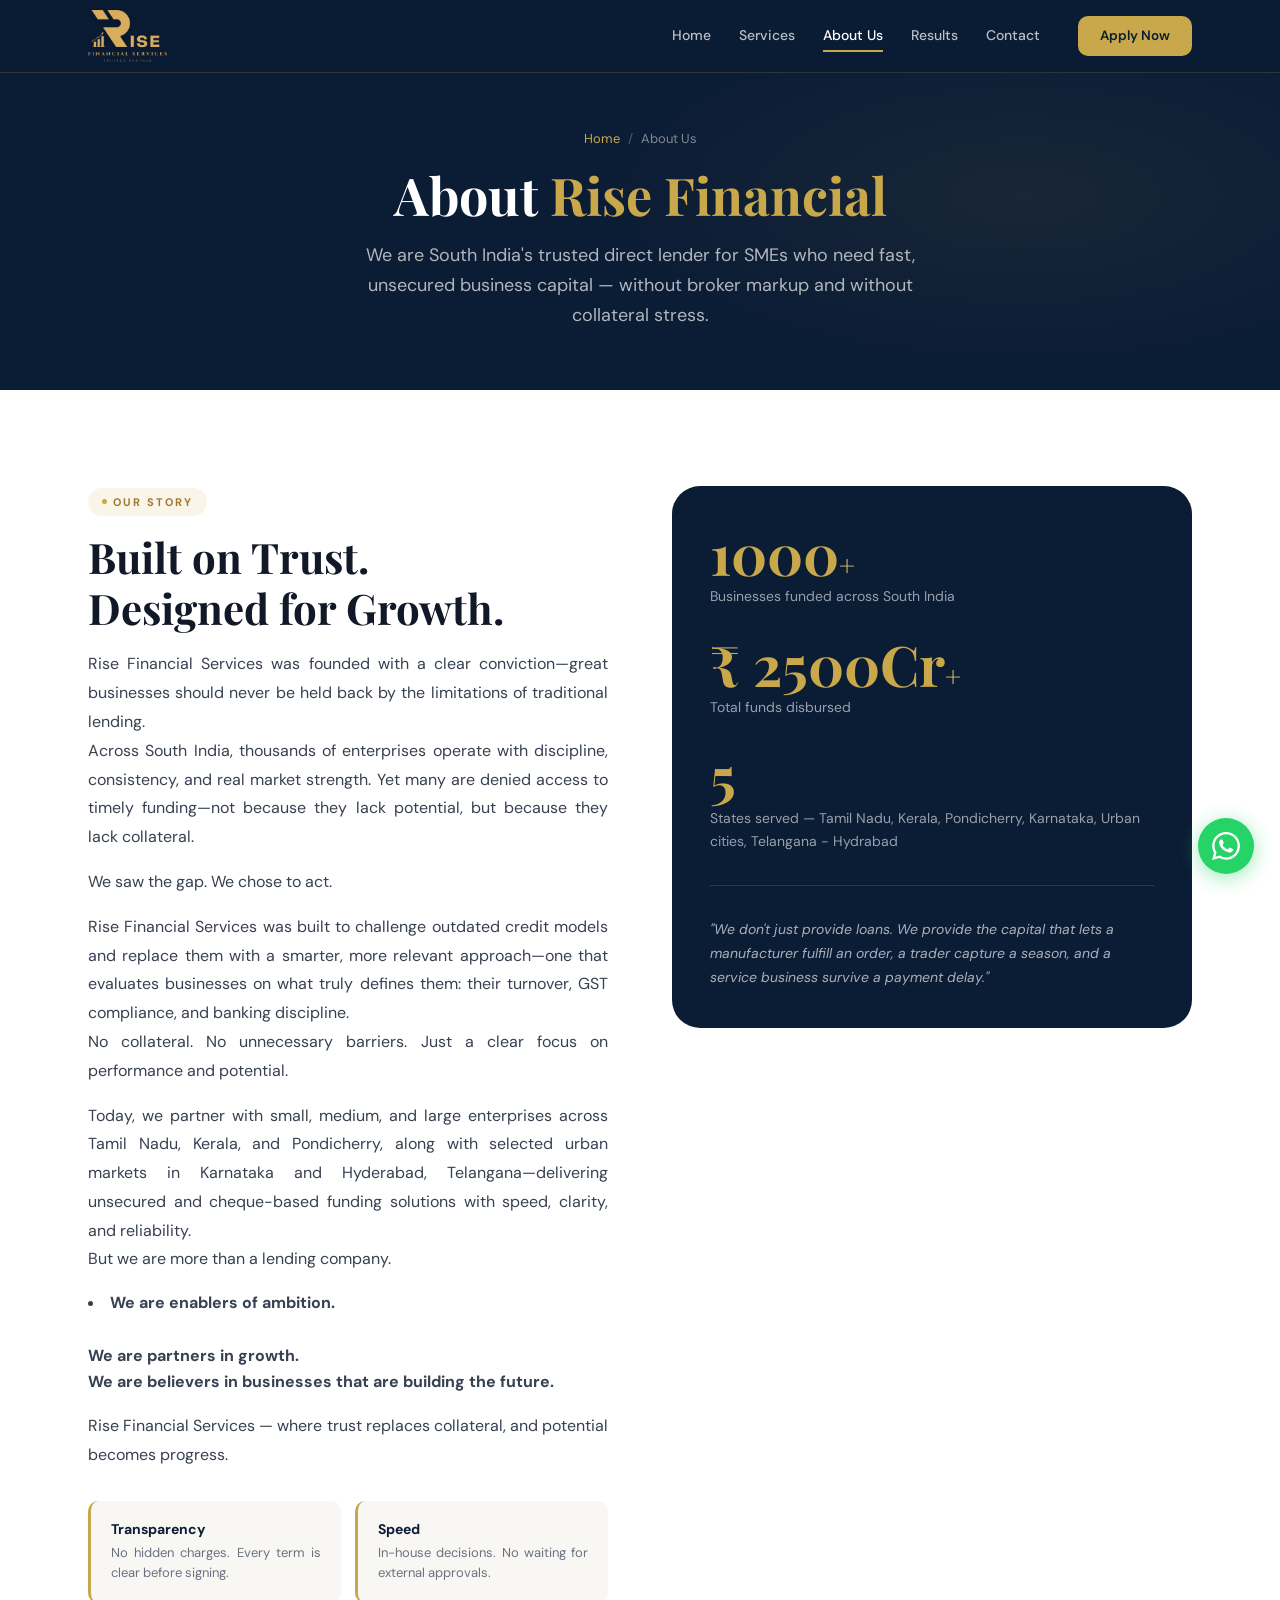
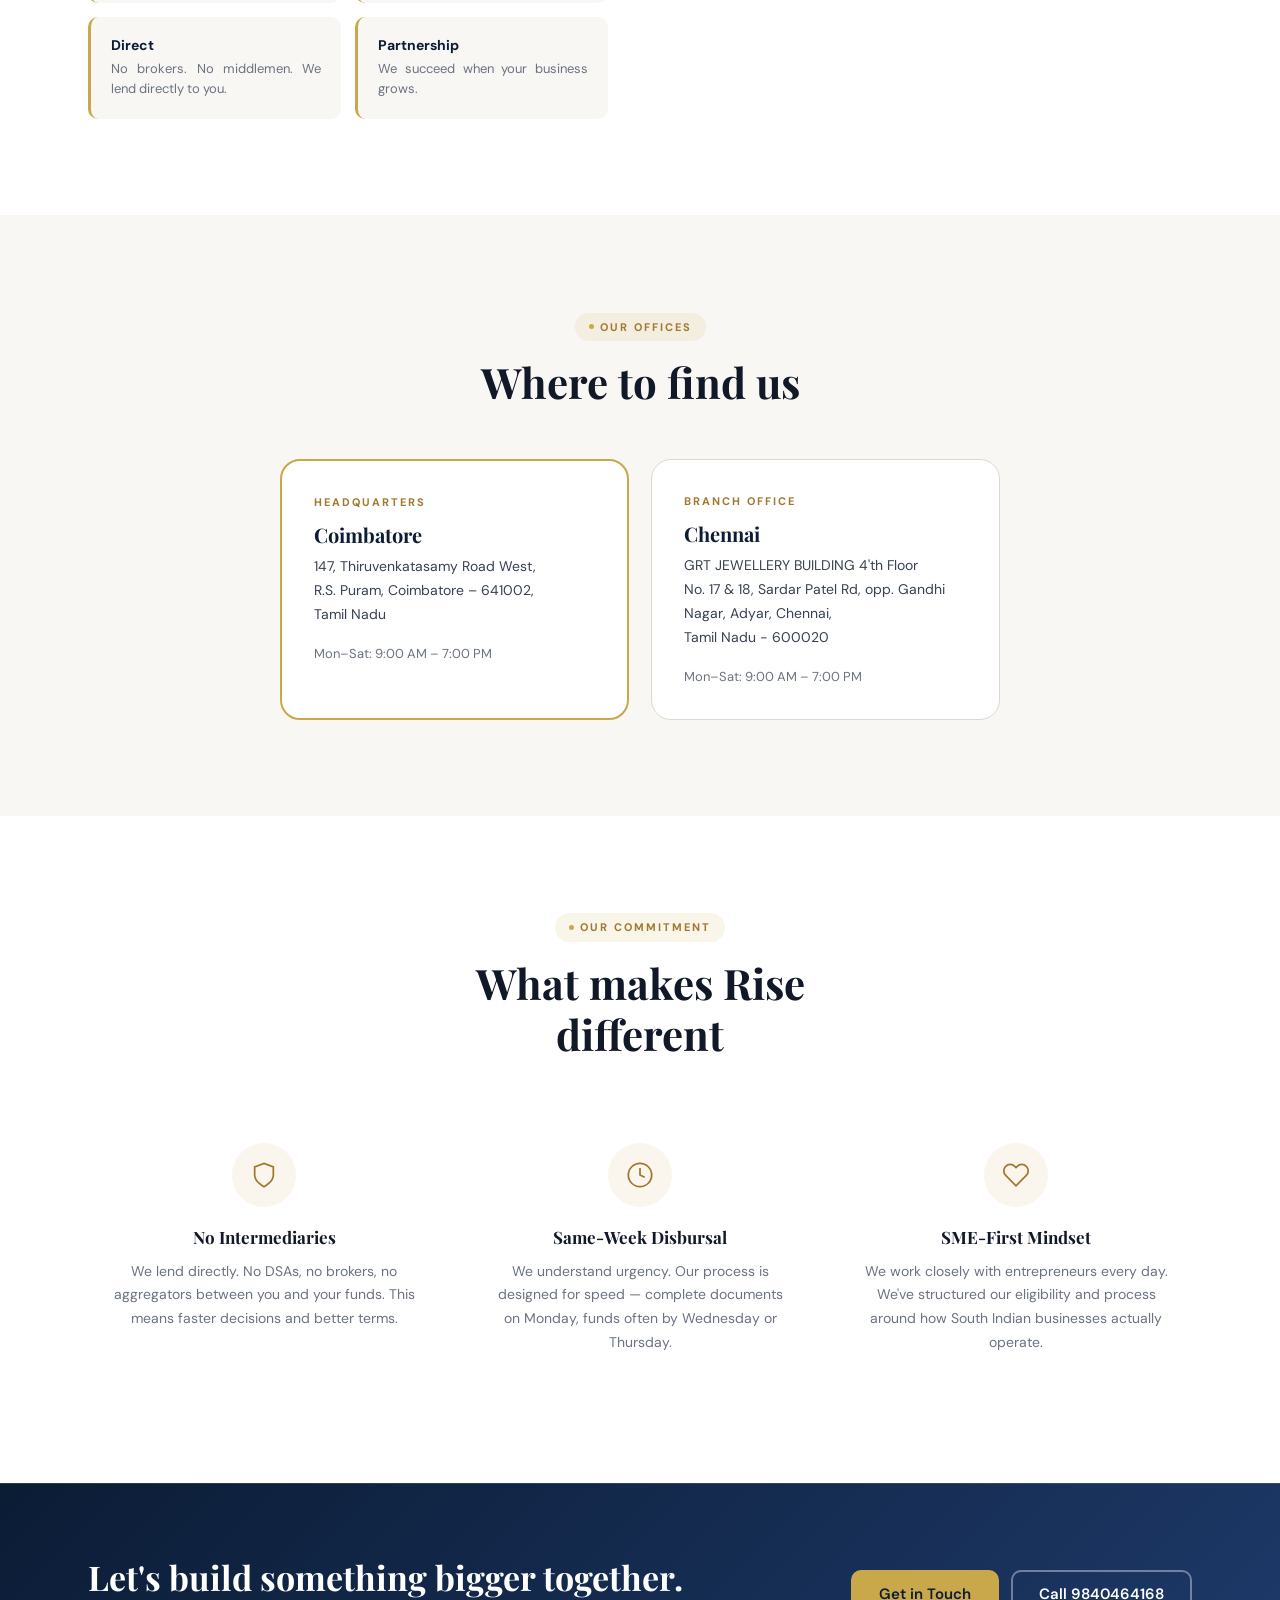
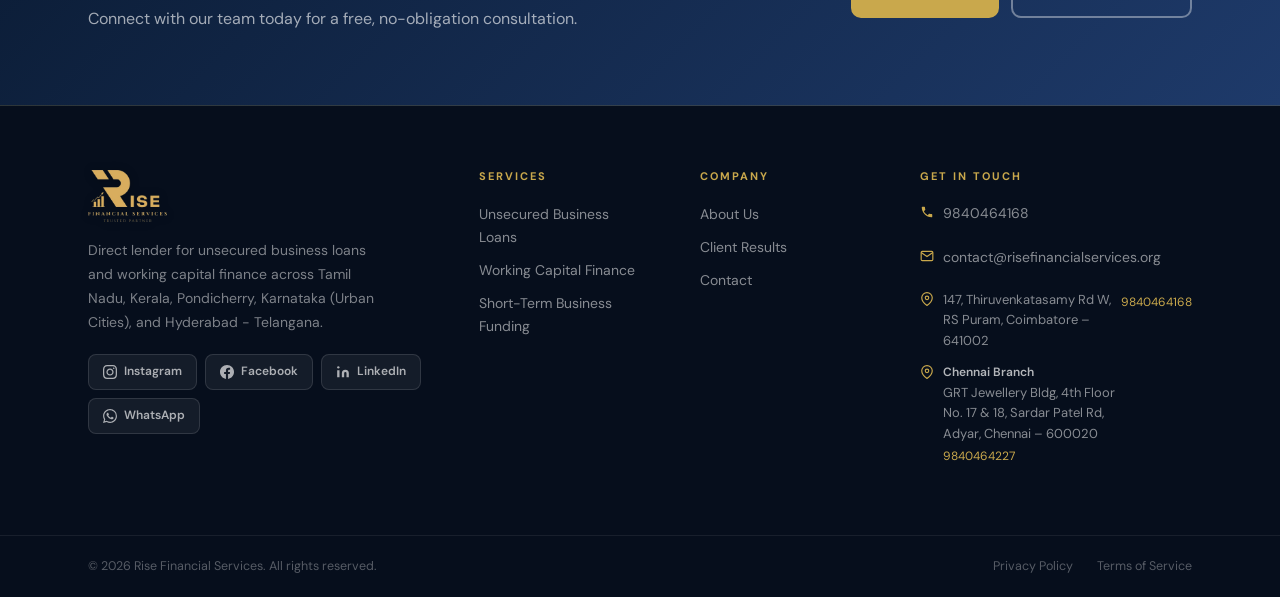
==== commit 8e5ab198: "Fix HTML structure and formatting issues" ====
--- a/about.html
+++ b/about.html
@@ -41,7 +41,7 @@
         <p>We saw the gap. We chose to act.</p>
         <p>Rise Financial Services was built to challenge outdated credit models and replace them with a smarter, more relevant approach—one that evaluates businesses on what truly defines them: their turnover, GST compliance, and banking discipline.<br> No collateral. No unnecessary barriers. Just a clear focus on performance and potential.</p>
         <p>Today, we partner with small, medium, and large enterprises across Tamil Nadu, Kerala, and Pondicherry, along with selected urban markets in Karnataka and Hyderabad, Telangana—delivering unsecured and cheque-based funding solutions with speed, clarity, and reliability.<br>But we are more than a lending company.</p>
-        <p>We are enablers of ambition.<br>We are partners in growth.<br>We are believers in businesses that are building the future.</p>
+        <p><li><strong>We are enablers of ambition.</strong></li><br><strong></li>We are partners in growth.</strong></li><br><strong></li>We are believers in businesses that are building the future.</strong></li></p>
         <p>Rise Financial Services — where trust replaces collateral, and potential becomes progress.</p>
         <div class="mission-values">
           <div class="value-card"><h4>Transparency</h4><p>No hidden charges. Every term is clear before signing.</p></div>
--- a/styles.css
+++ b/styles.css
@@ -797,8 +797,8 @@
 
 /* ===== ABOUT PAGE ===== */
 .mission-section { background: var(--white); padding: clamp(56px, 8vw, 96px) 0; }
-.mission-grid { display: grid; grid-template-columns: 1fr 1fr; gap: clamp(2.5rem, 5vw, 5rem); align-items: center; }
-.mission-content p { font-size: 16px; line-height: 1.8; color: var(--text-body); margin-bottom: 1rem; }
+.mission-grid { display: grid; grid-template-columns: 1fr 1fr; gap: clamp(2.5rem, 5vw, 5rem); align-items: start; }
+.mission-content p { font-size: 16px; line-height: 1.8; color: var(--text-body); margin-bottom: 1rem; text-align: justify; text-justify: inter-word; text-align-last: left; }
 .mission-values { display: grid; grid-template-columns: 1fr 1fr; gap: 14px; margin-top: 2rem; }
 .value-card { background: var(--off-white); border-radius: var(--radius-sm); padding: 1.25rem; border-left: 3px solid var(--gold); }
 .value-card h4 { font-size: 14px; font-weight: 700; color: var(--navy); margin-bottom: .3rem; font-family: var(--font-body); }
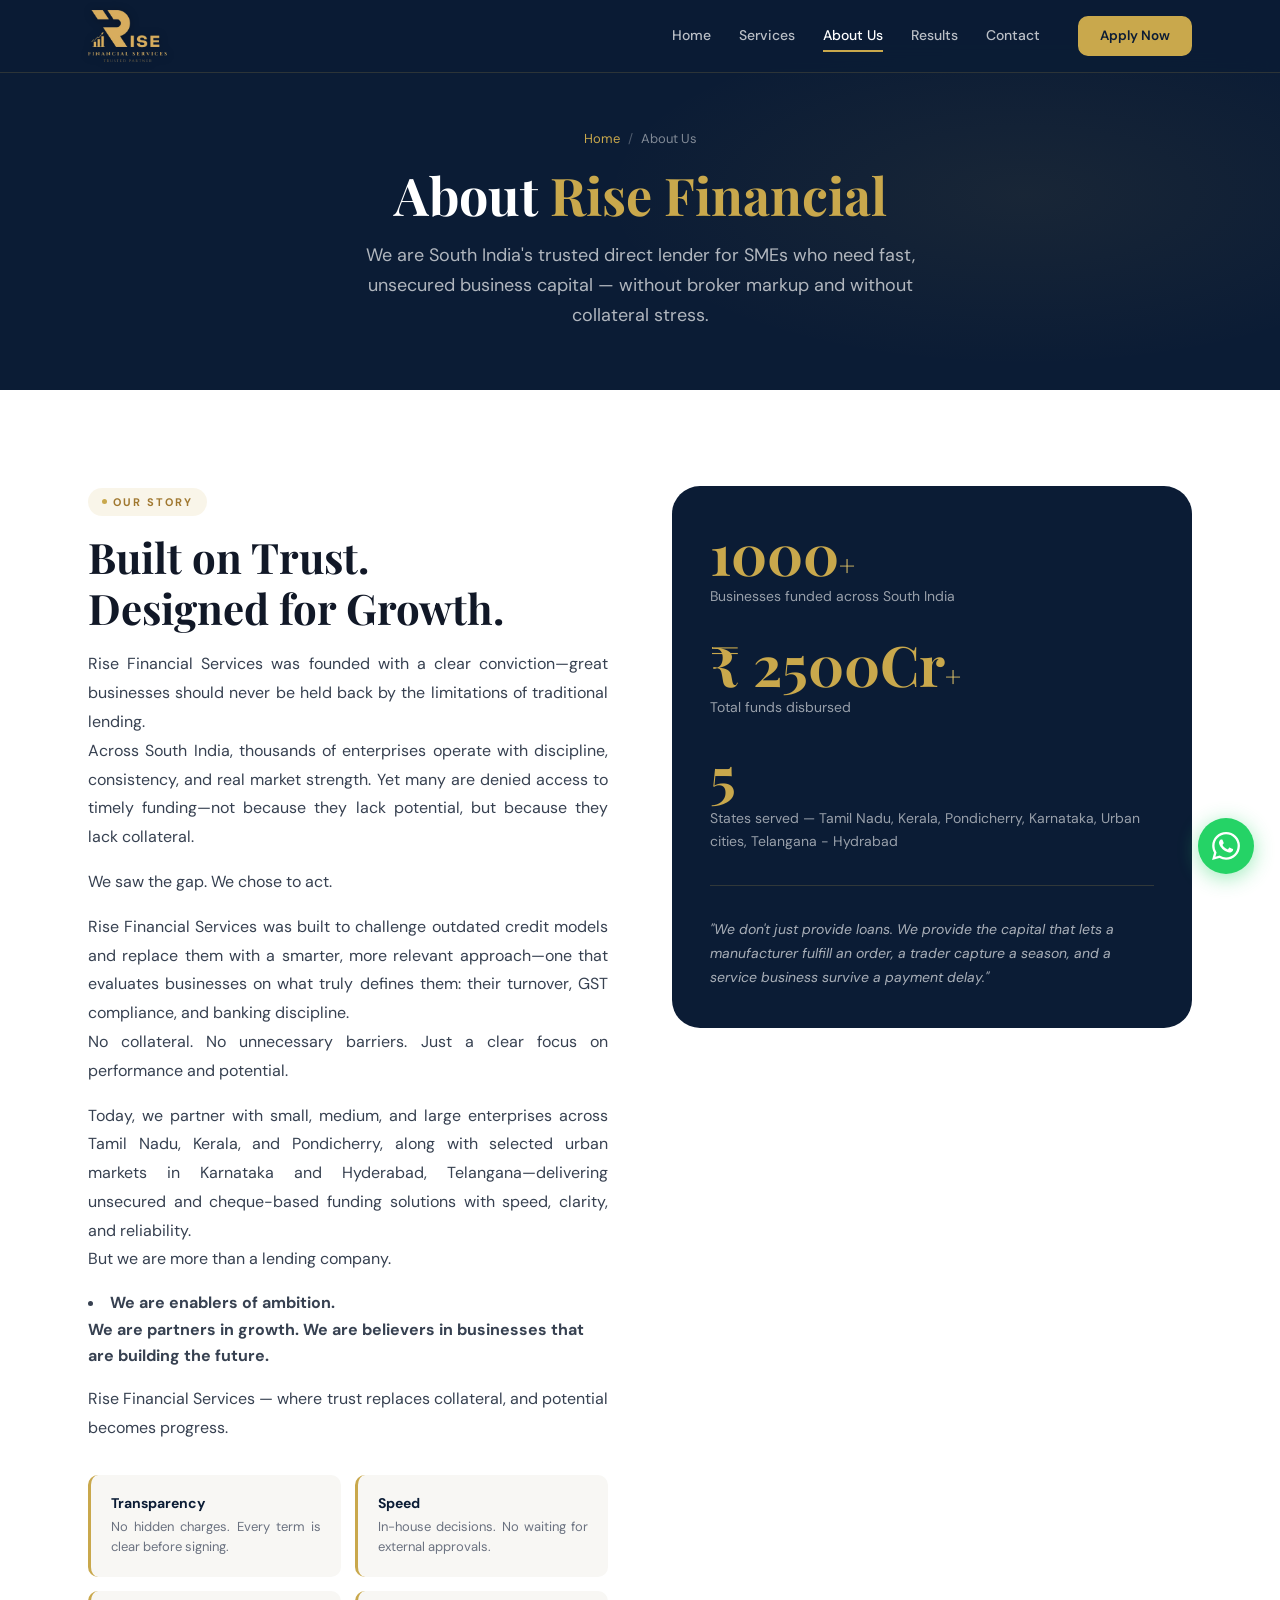
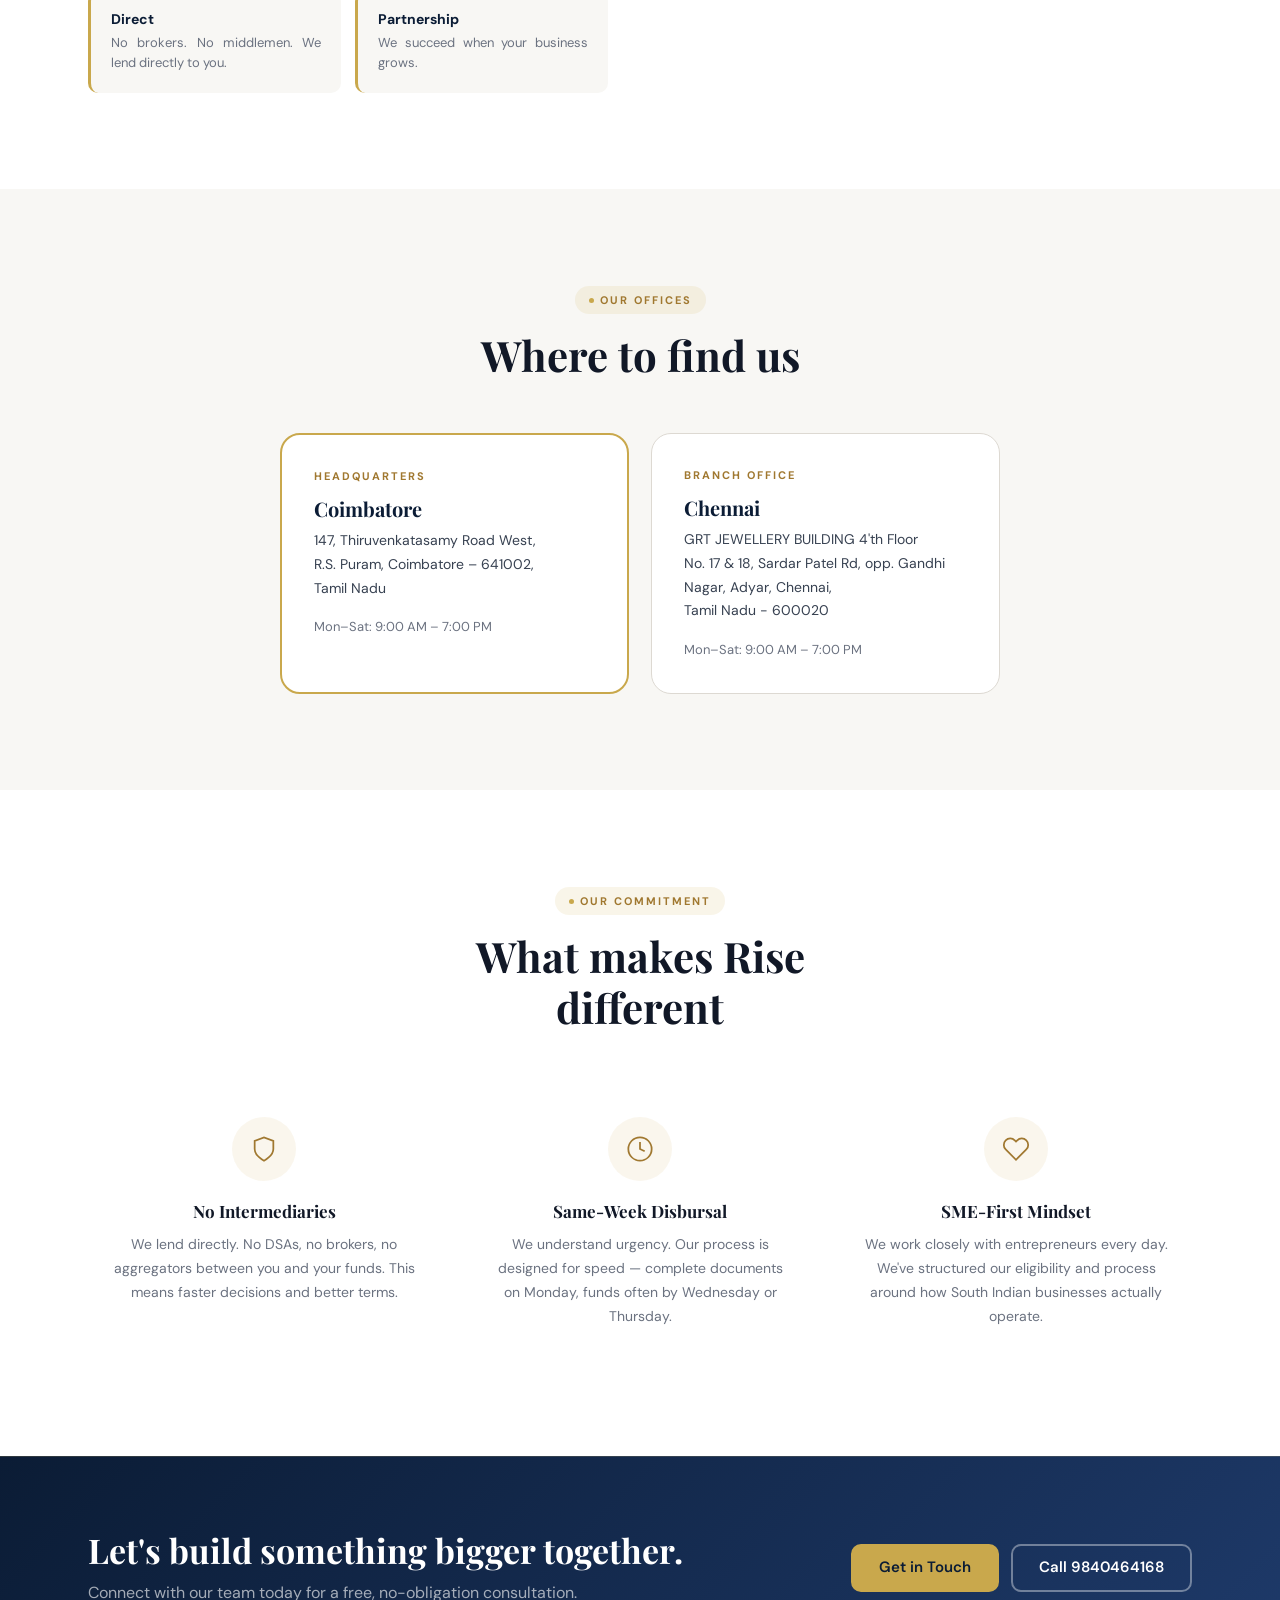
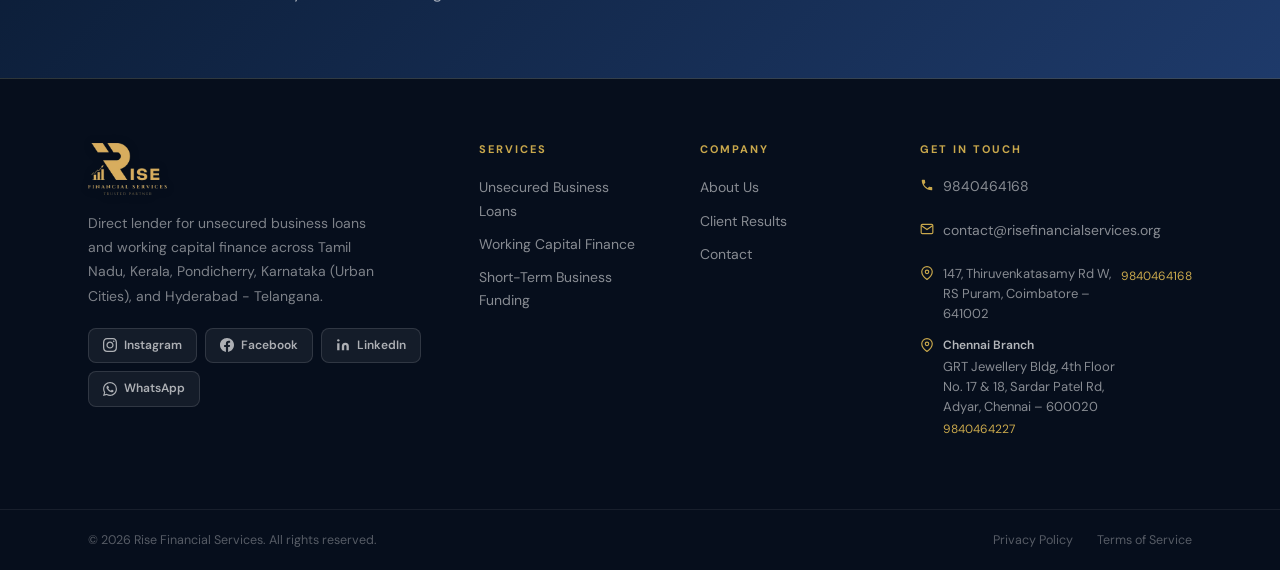
==== commit 5ee0f997: "Fix HTML structure and formatting issues" ====
--- a/about.html
+++ b/about.html
@@ -41,7 +41,9 @@
         <p>We saw the gap. We chose to act.</p>
         <p>Rise Financial Services was built to challenge outdated credit models and replace them with a smarter, more relevant approach—one that evaluates businesses on what truly defines them: their turnover, GST compliance, and banking discipline.<br> No collateral. No unnecessary barriers. Just a clear focus on performance and potential.</p>
         <p>Today, we partner with small, medium, and large enterprises across Tamil Nadu, Kerala, and Pondicherry, along with selected urban markets in Karnataka and Hyderabad, Telangana—delivering unsecured and cheque-based funding solutions with speed, clarity, and reliability.<br>But we are more than a lending company.</p>
-        <p><li><strong>We are enablers of ambition.</strong></li><br><strong></li>We are partners in growth.</strong></li><br><strong></li>We are believers in businesses that are building the future.</strong></li></p>
+        <p><li><strong>We are enablers of ambition.</strong></li>
+          <strong></li>We are partners in growth.</strong></li>
+          <strong></li>We are believers in businesses that are building the future.</strong></li></p>
         <p>Rise Financial Services — where trust replaces collateral, and potential becomes progress.</p>
         <div class="mission-values">
           <div class="value-card"><h4>Transparency</h4><p>No hidden charges. Every term is clear before signing.</p></div>
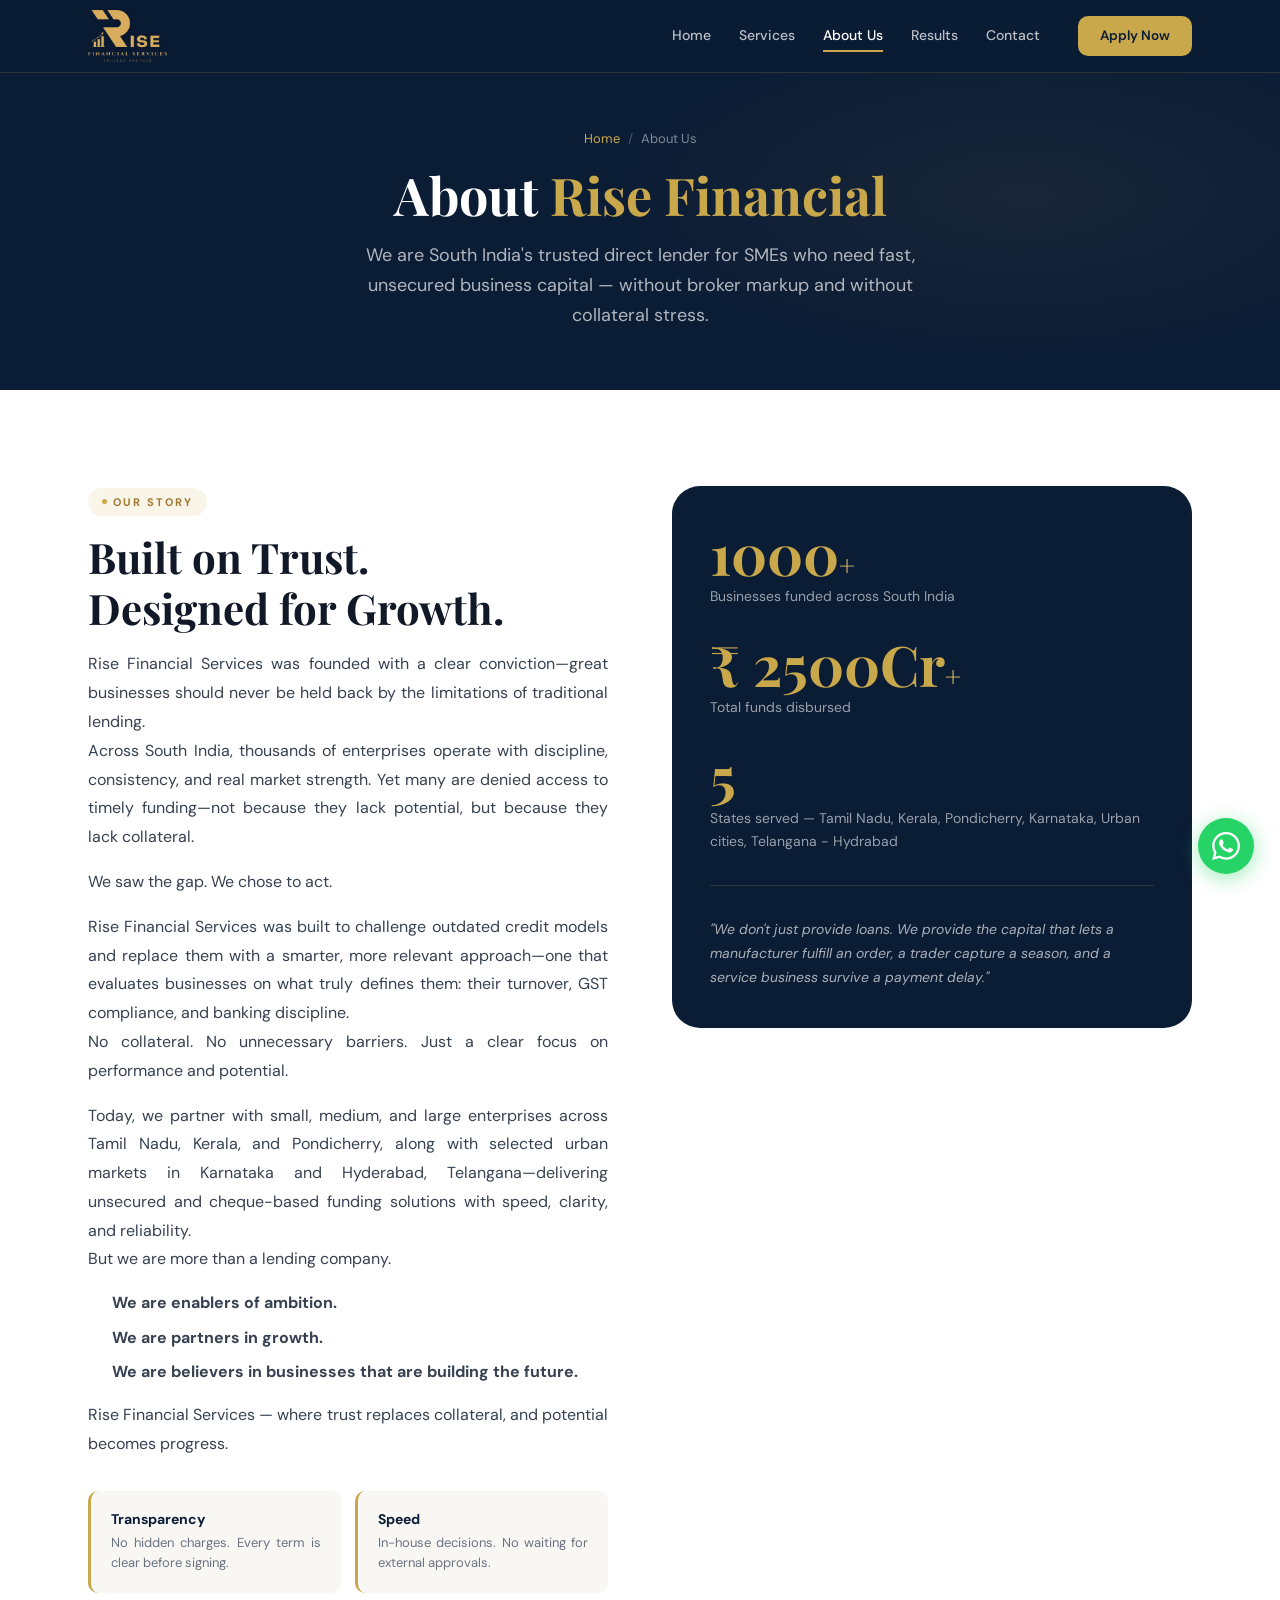
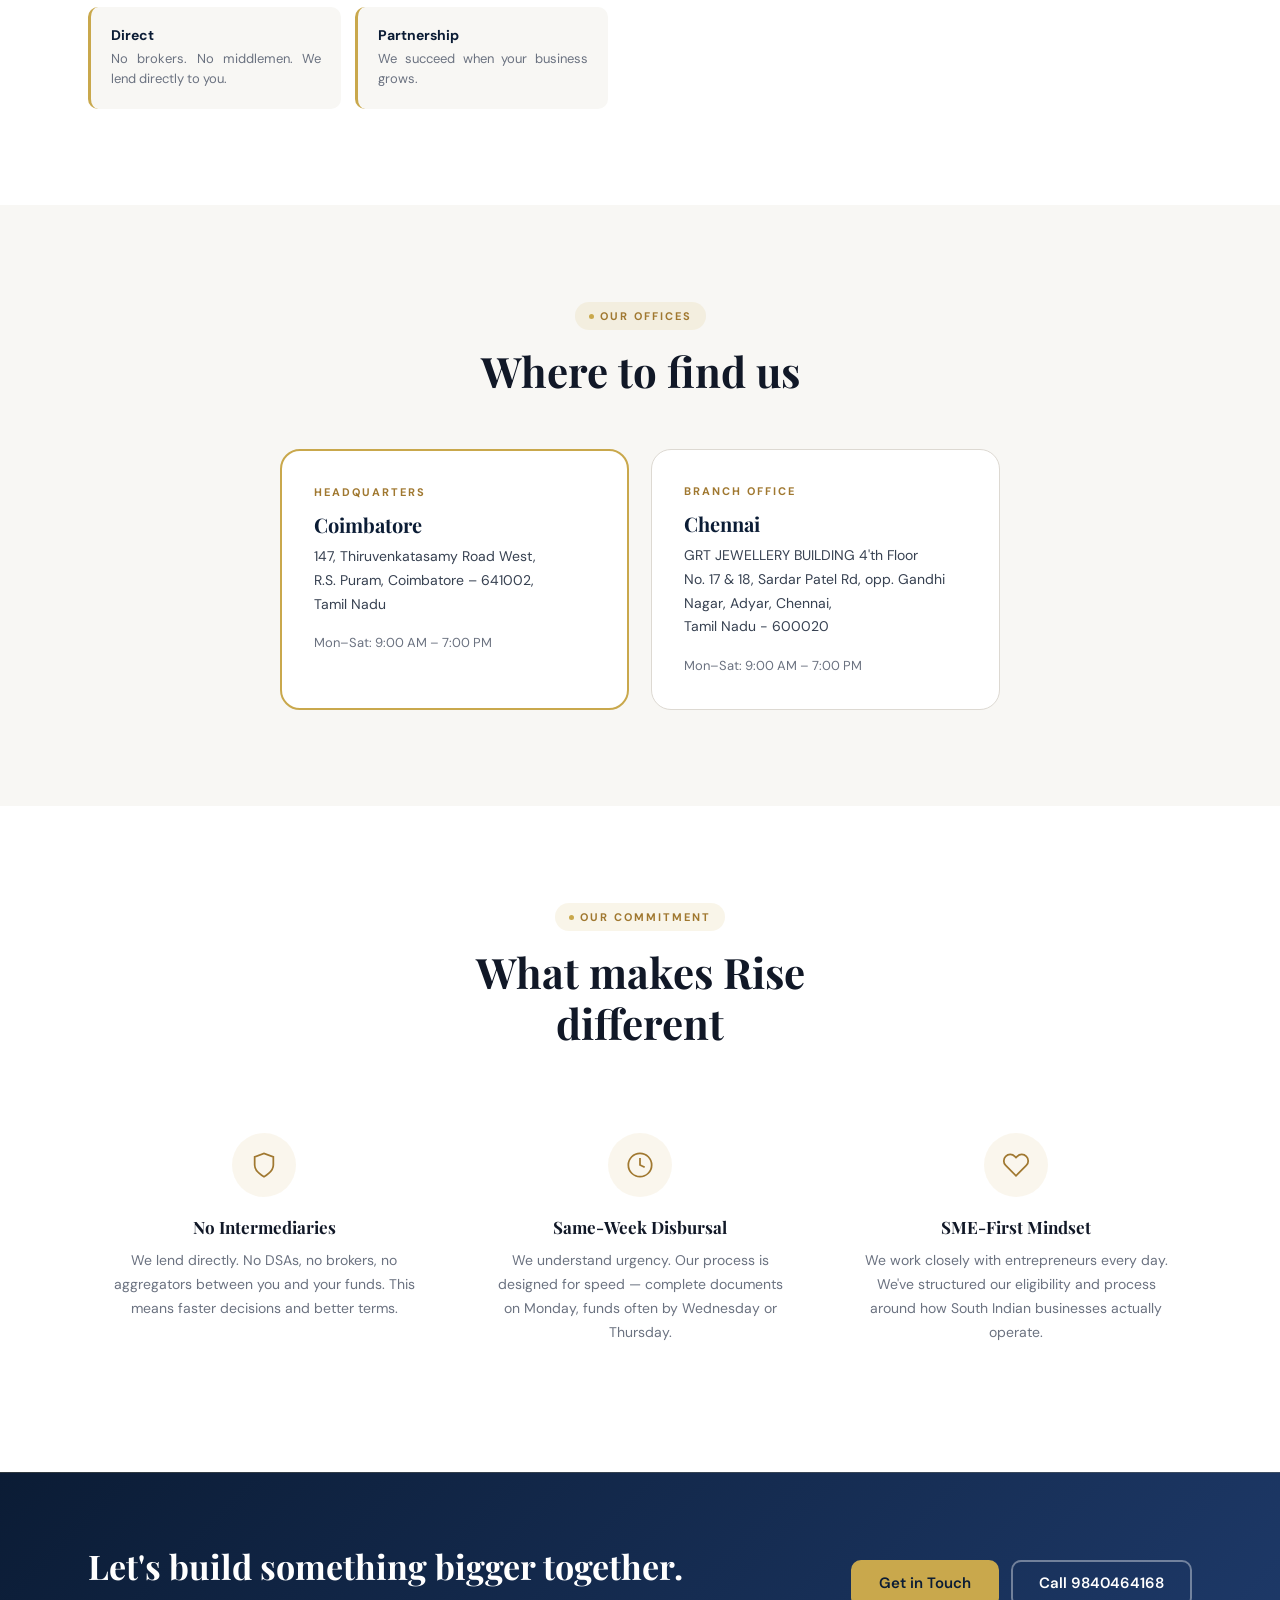
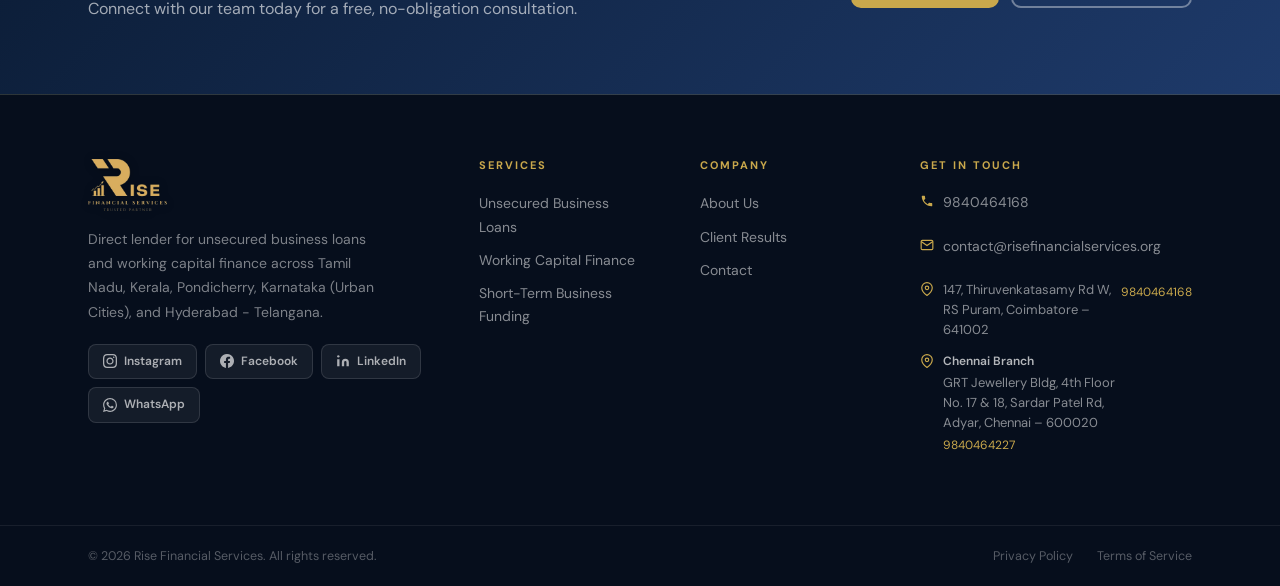
==== commit bb4c854b: "Add favicon link to about.html" ====
--- a/about.html
+++ b/about.html
@@ -9,6 +9,7 @@
 <link rel="preconnect" href="https://fonts.gstatic.com" crossorigin>
 <link href="https://fonts.googleapis.com/css2?family=Playfair+Display:wght@500;600;700&family=DM+Sans:wght@300;400;500;600&display=swap" rel="stylesheet">
 <link rel="stylesheet" href="styles.css">
+<link rel="icon" type="image/png" href="logo.png">
 </head>
 <body>
 <header class="nav-header" id="navbar">
@@ -41,9 +42,11 @@
         <p>We saw the gap. We chose to act.</p>
         <p>Rise Financial Services was built to challenge outdated credit models and replace them with a smarter, more relevant approach—one that evaluates businesses on what truly defines them: their turnover, GST compliance, and banking discipline.<br> No collateral. No unnecessary barriers. Just a clear focus on performance and potential.</p>
         <p>Today, we partner with small, medium, and large enterprises across Tamil Nadu, Kerala, and Pondicherry, along with selected urban markets in Karnataka and Hyderabad, Telangana—delivering unsecured and cheque-based funding solutions with speed, clarity, and reliability.<br>But we are more than a lending company.</p>
-        <p><li><strong>We are enablers of ambition.</strong></li>
-          <strong></li>We are partners in growth.</strong></li>
-          <strong></li>We are believers in businesses that are building the future.</strong></li></p>
+        <ul style="margin: 1rem 0; padding-left: 1.5rem;">
+          <li style="margin-bottom: 0.5rem;"><strong>We are enablers of ambition.</strong></li>
+          <li style="margin-bottom: 0.5rem;"><strong>We are partners in growth.</strong></li>
+          <li><strong>We are believers in businesses that are building the future.</strong></li>
+        </ul>
         <p>Rise Financial Services — where trust replaces collateral, and potential becomes progress.</p>
         <div class="mission-values">
           <div class="value-card"><h4>Transparency</h4><p>No hidden charges. Every term is clear before signing.</p></div>
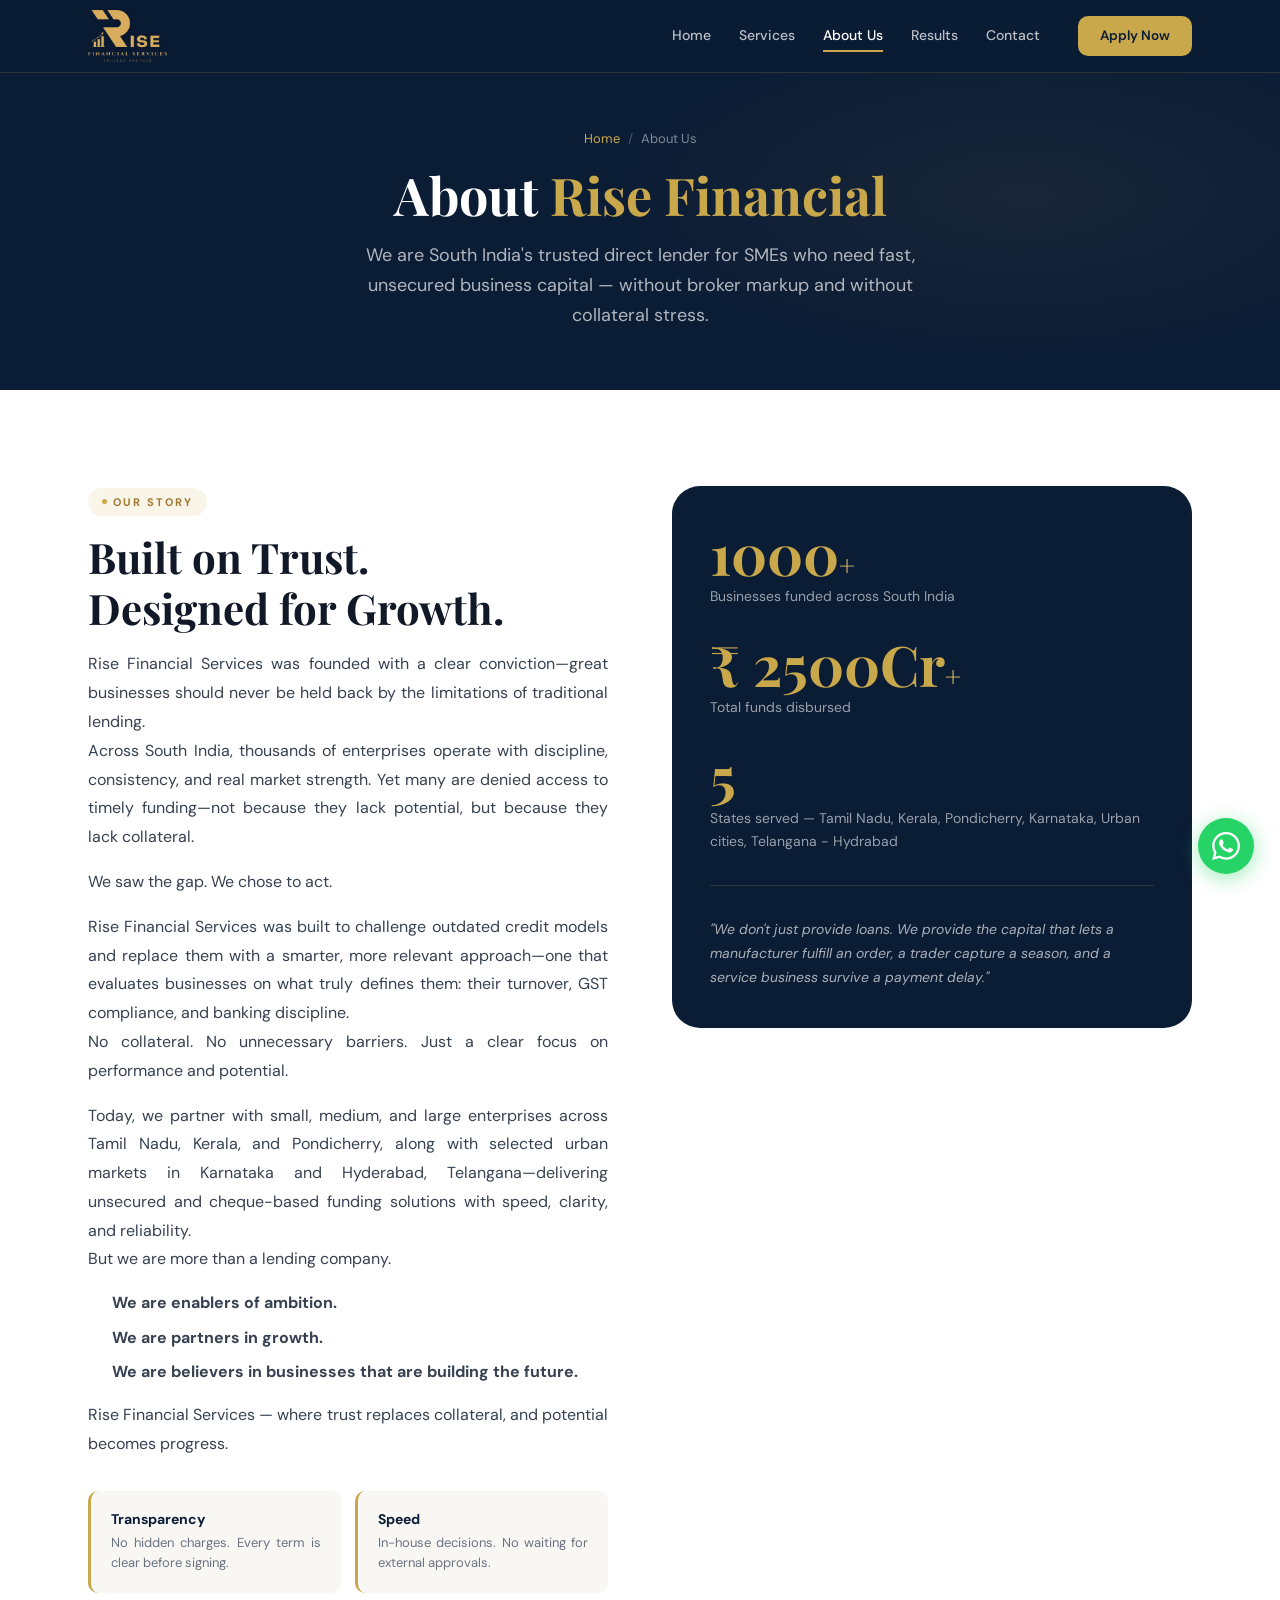
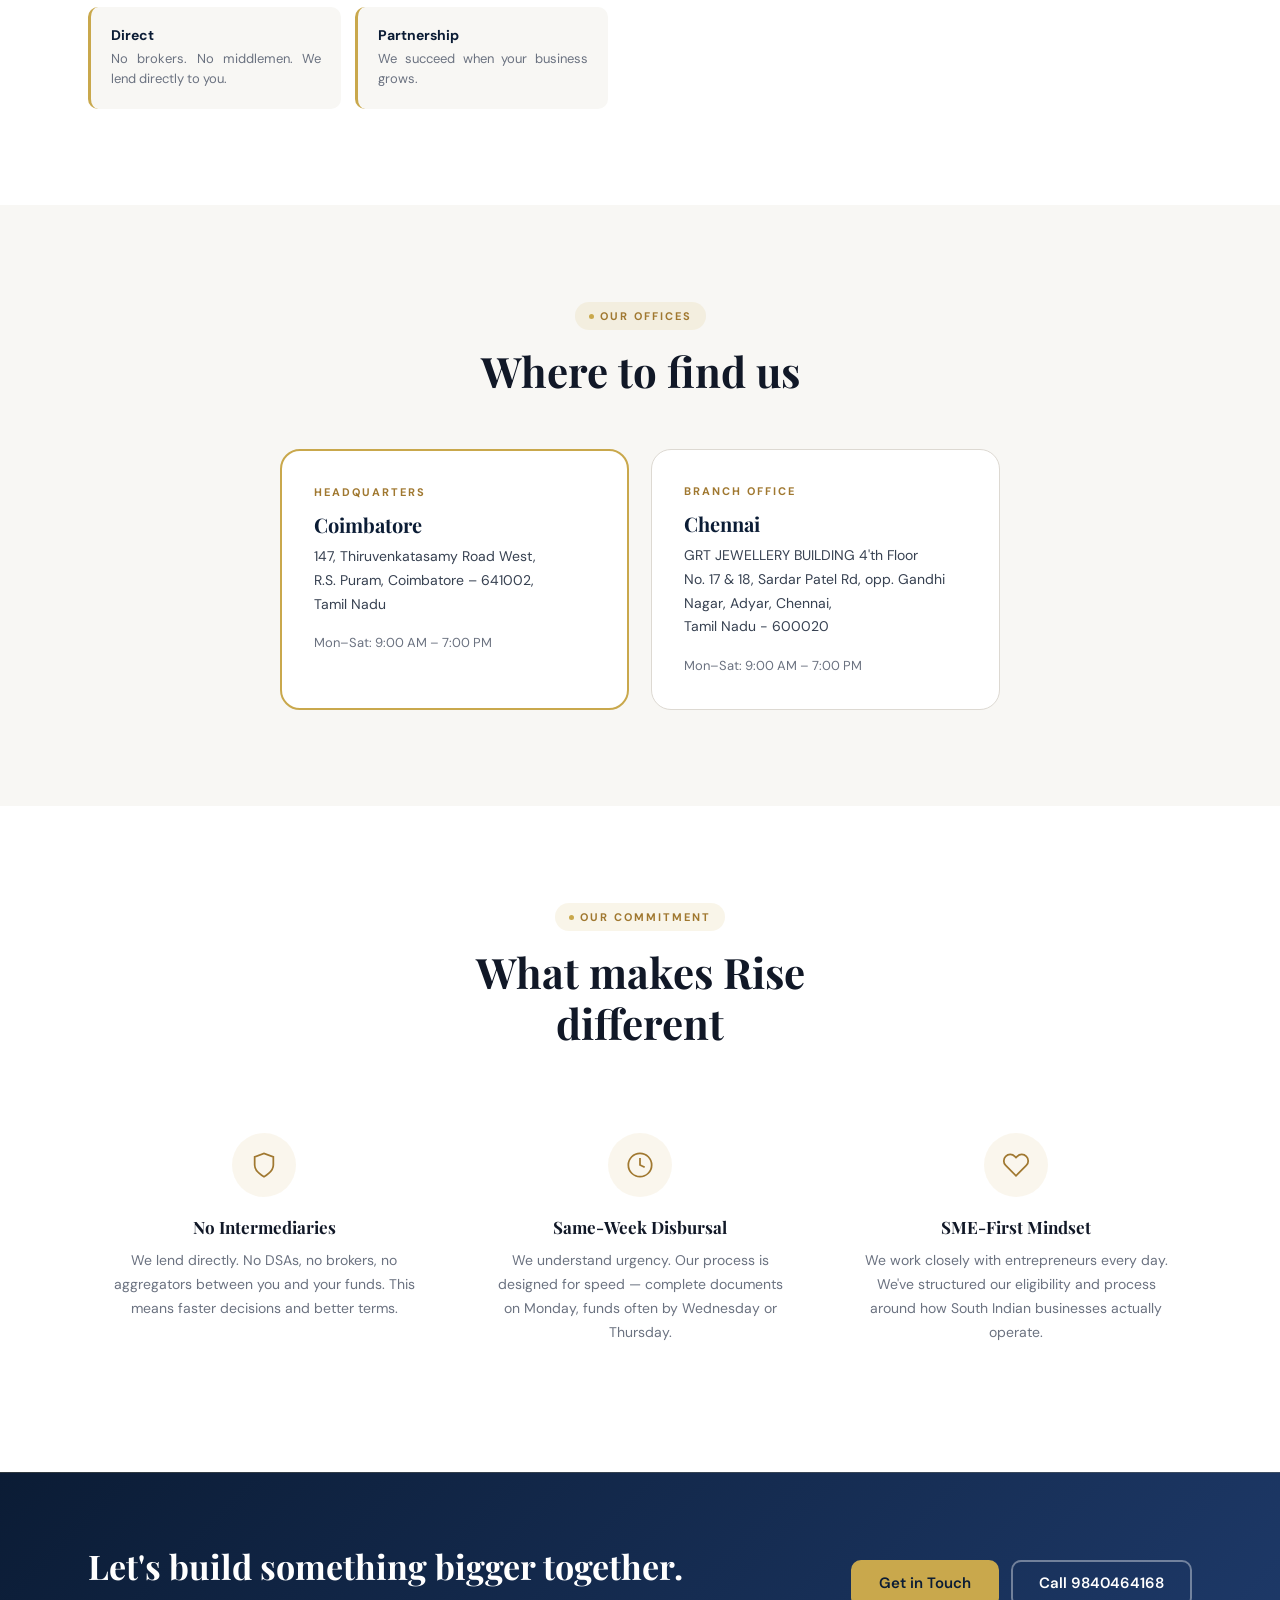
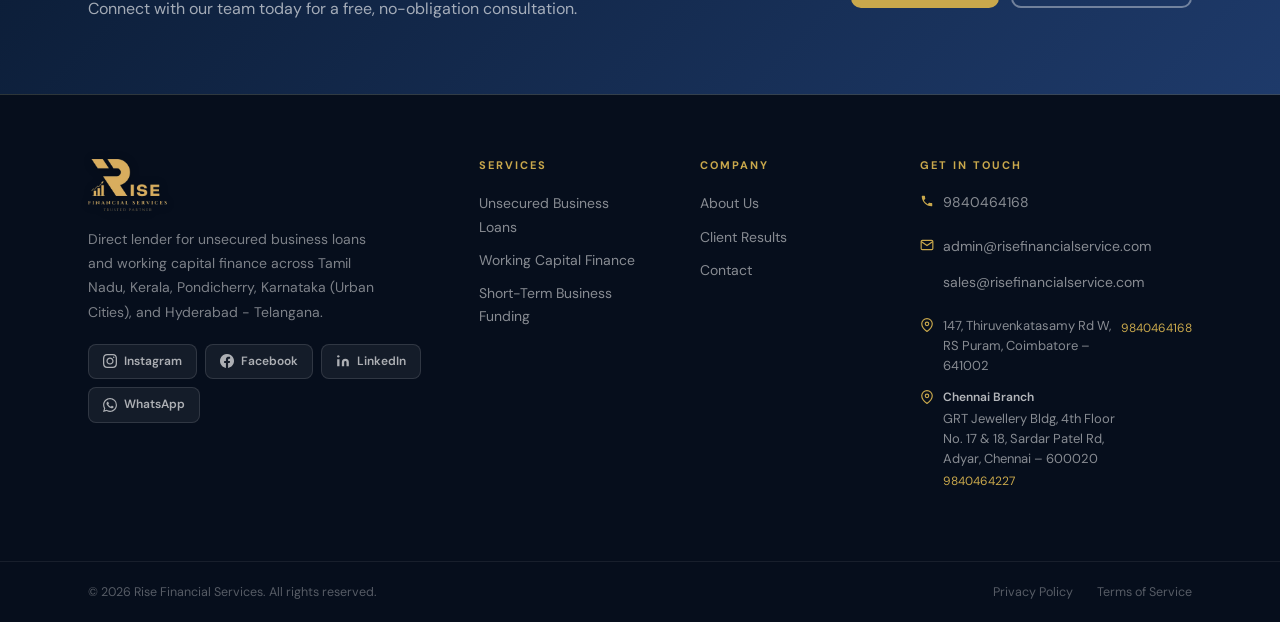
==== commit 9baa9e9a: "Refactor contact section in about.html Updated contact email addresses and added a new layout for th" ====
--- a/about.html
+++ b/about.html
@@ -177,7 +177,10 @@
       </div>
       <div class="footer-contact-item">
         <svg width="14" height="14" viewBox="0 0 24 24" fill="none" stroke="currentColor" stroke-width="2" aria-hidden="true"><path d="M4 4h16c1.1 0 2 .9 2 2v12c0 1.1-.9 2-2 2H4c-1.1 0-2-.9-2-2V6c0-1.1.9-2 2-2z"/><polyline points="22,6 12,13 2,6"/></svg>
-        <a href="mailto:contact@risefinancialservices.org">contact@risefinancialservices.org</a>
+        <div style="display:flex; flex-direction:column; gap:.25rem;">
+          <a href="mailto:admin@risefinancialservice.com">admin@risefinancialservice.com</a>
+          <a href="mailto:sales@risefinancialservice.com">sales@risefinancialservice.com</a>
+        </div>
       </div>
       <div class="footer-contact-item">
         <svg width="14" height="14" viewBox="0 0 24 24" fill="none" stroke="currentColor" stroke-width="2" aria-hidden="true"><path d="M21 10c0 7-9 13-9 13s-9-6-9-13a9 9 0 0118 0z"/><circle cx="12" cy="10" r="3"/></svg>
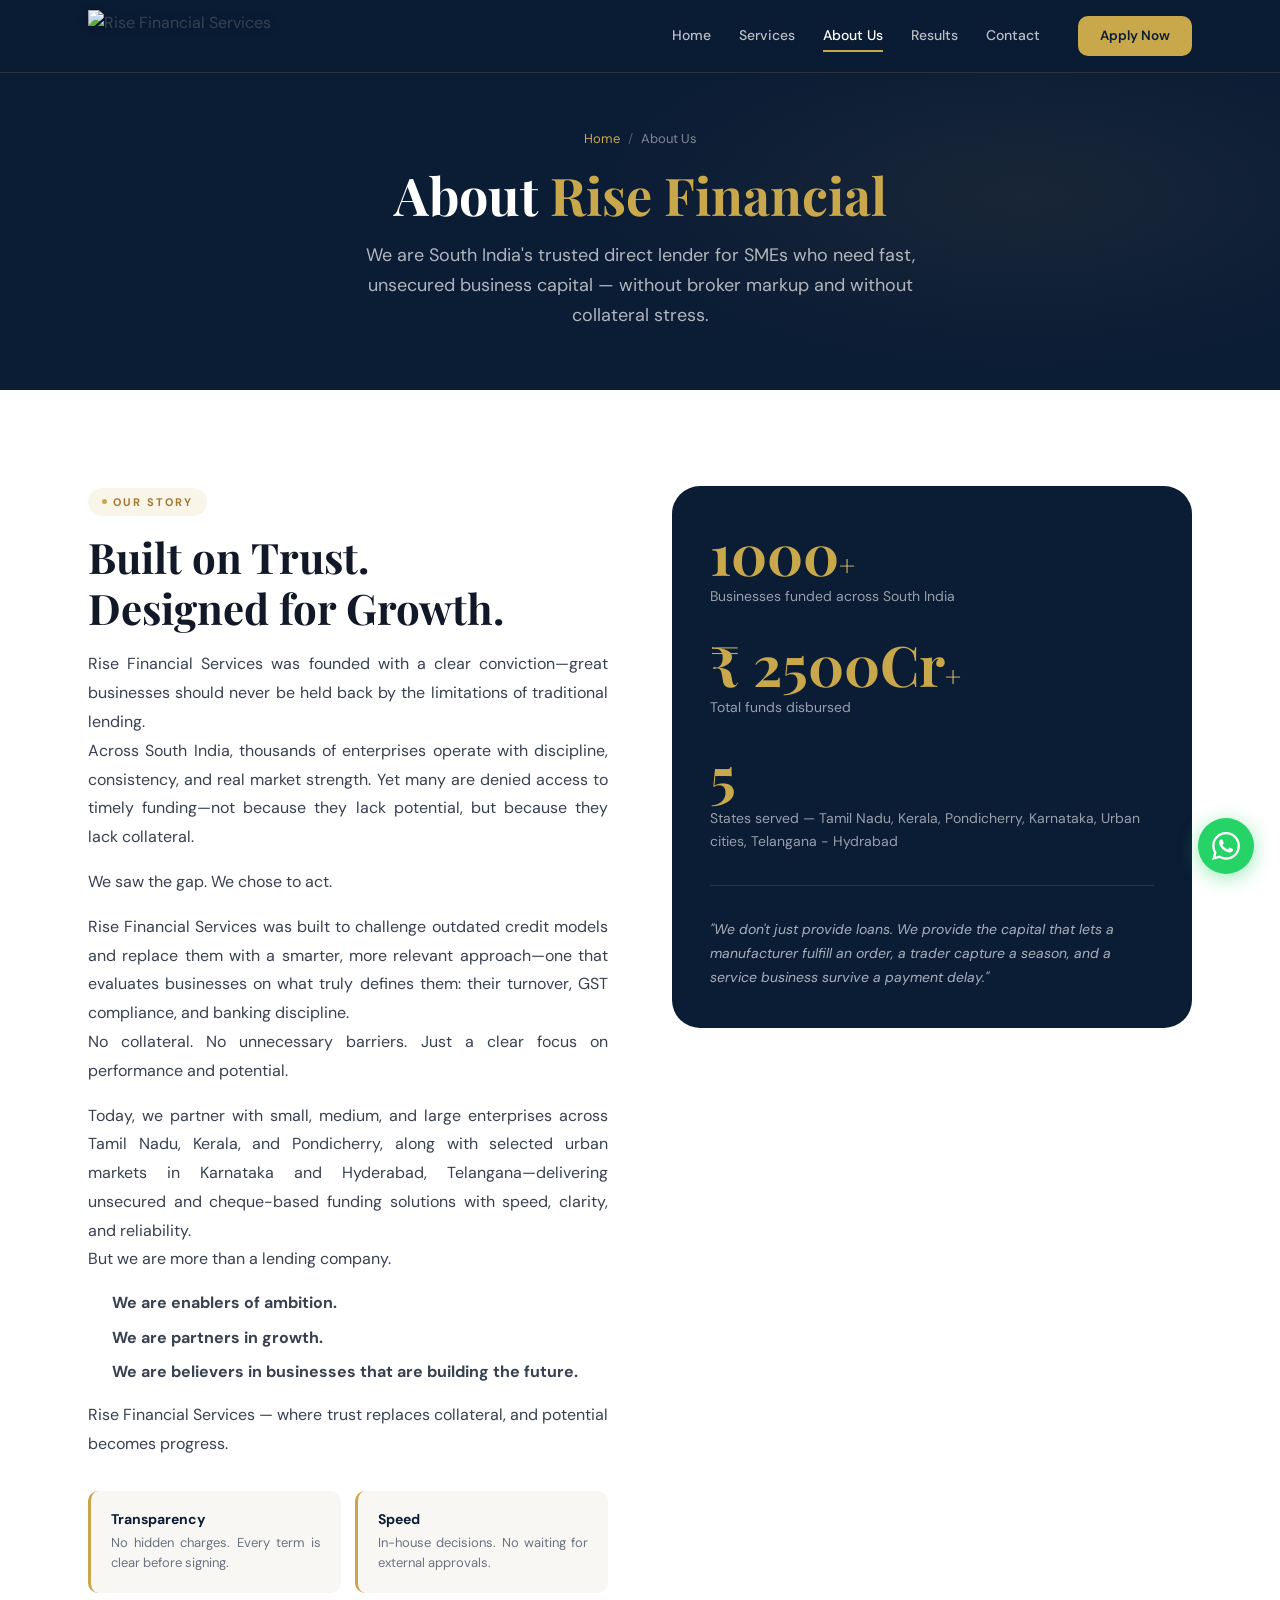
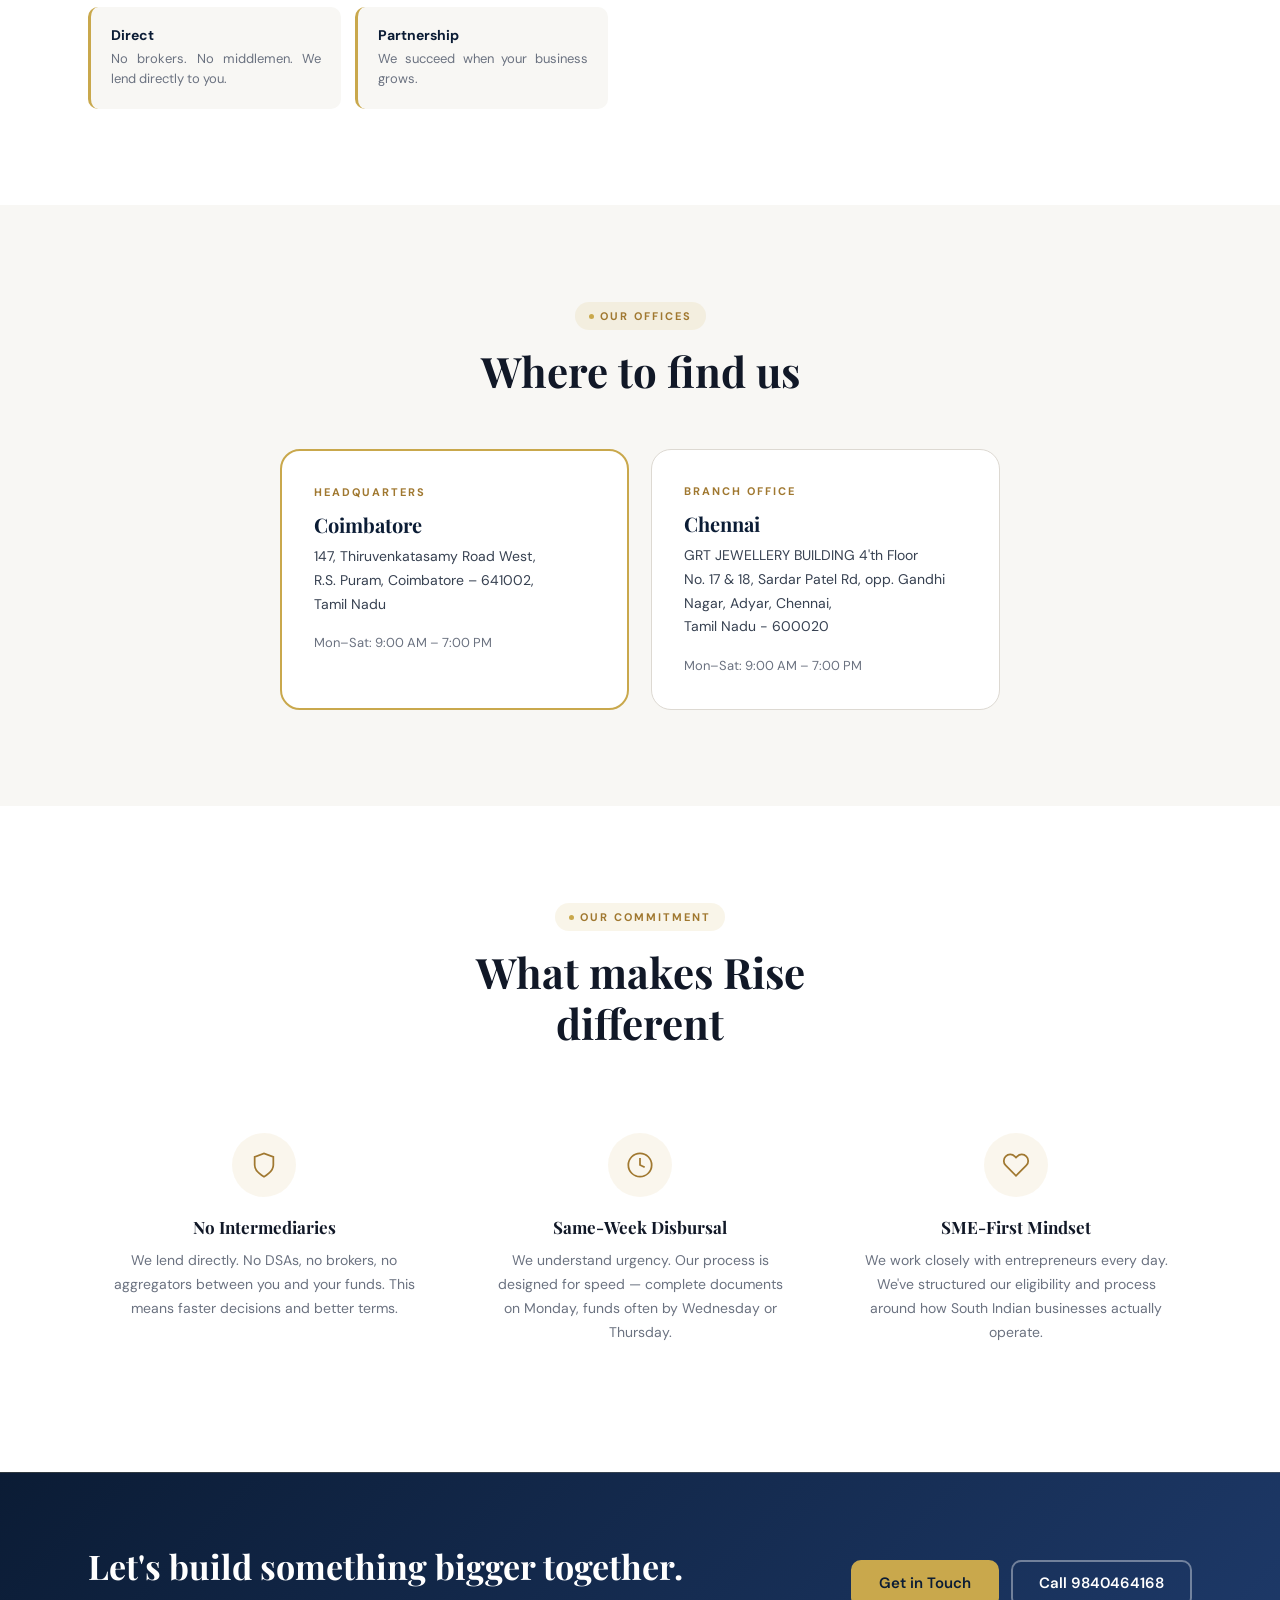
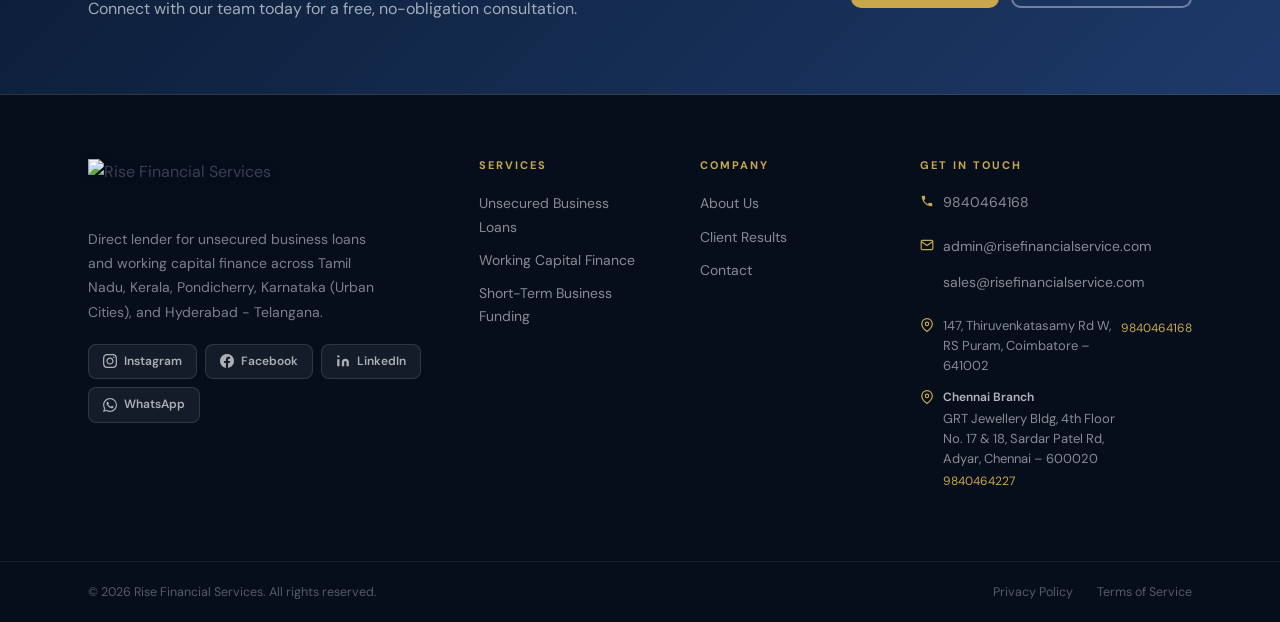
==== commit 7aa75230: "Update logo image source in about.html" ====
--- a/about.html
+++ b/about.html
@@ -14,7 +14,7 @@
 <body>
 <header class="nav-header" id="navbar">
   <div class="container nav-inner">
-    <a href="index.html" class="logo"><img src="logo-transparent.png" alt="Rise Financial Services" class="logo-img" width="200" height="53"></a>
+    <a href="index.html" class="logo"><img src="logo-transparent-fixed.png" alt="Rise Financial Services" class="logo-img" width="200" height="53"></a>
     <nav class="nav-links" id="navLinks">
       <a href="index.html">Home</a><a href="services.html">Services</a><a href="about.html" class="active">About Us</a><a href="results.html">Results</a><a href="contact.html">Contact</a>
     </nav>
@@ -135,7 +135,7 @@
   <div class="container footer-grid">
     <div class="footer-brand">
       <a href="index.html" class="logo logo-light" aria-label="Rise Financial Services">
-        <img src="logo-transparent.png" alt="Rise Financial Services" class="logo-img" width="200" height="53">
+        <img src="logo-transparent-fixed.png" alt="Rise Financial Services" class="logo-img" width="200" height="53">
       </a>
       <p>Direct lender for unsecured business loans and working capital finance across Tamil Nadu, Kerala, Pondicherry, Karnataka (Urban Cities), and Hyderabad - Telangana.</p>
       <div class="footer-social-banner">
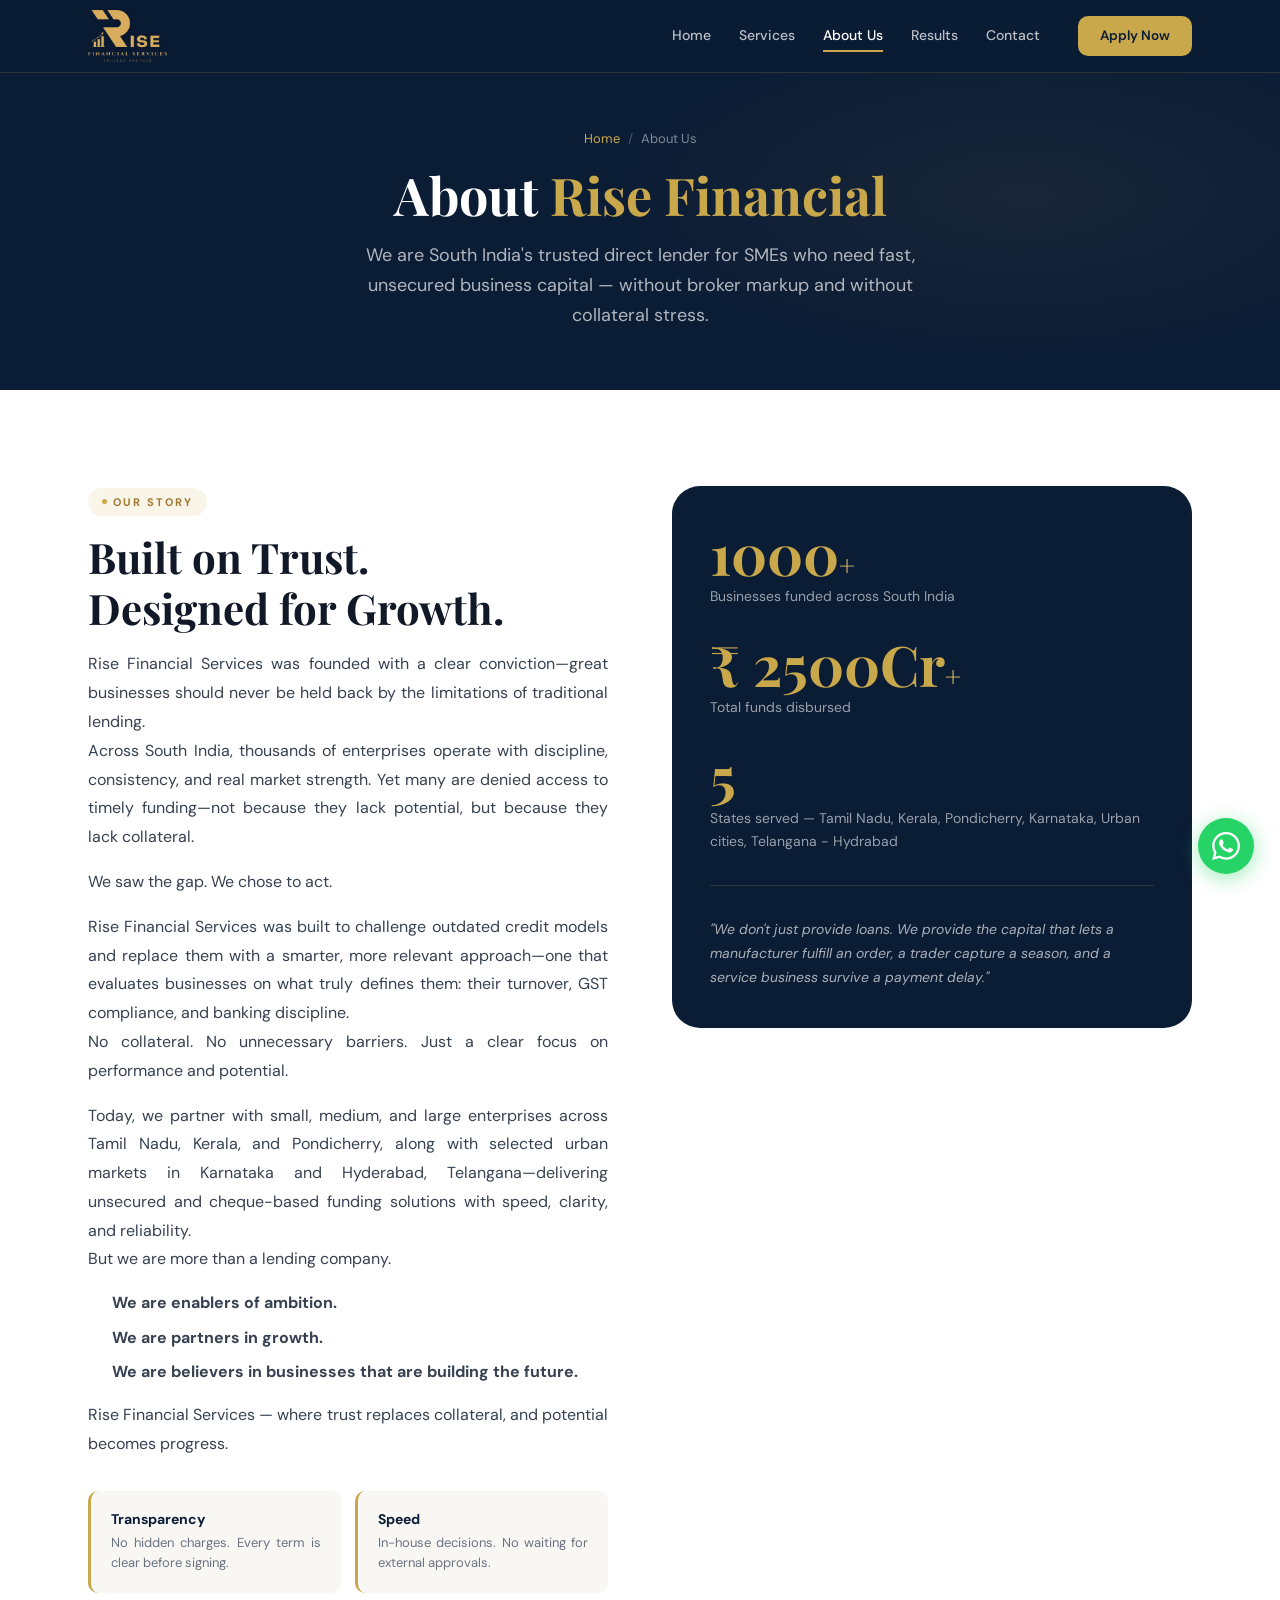
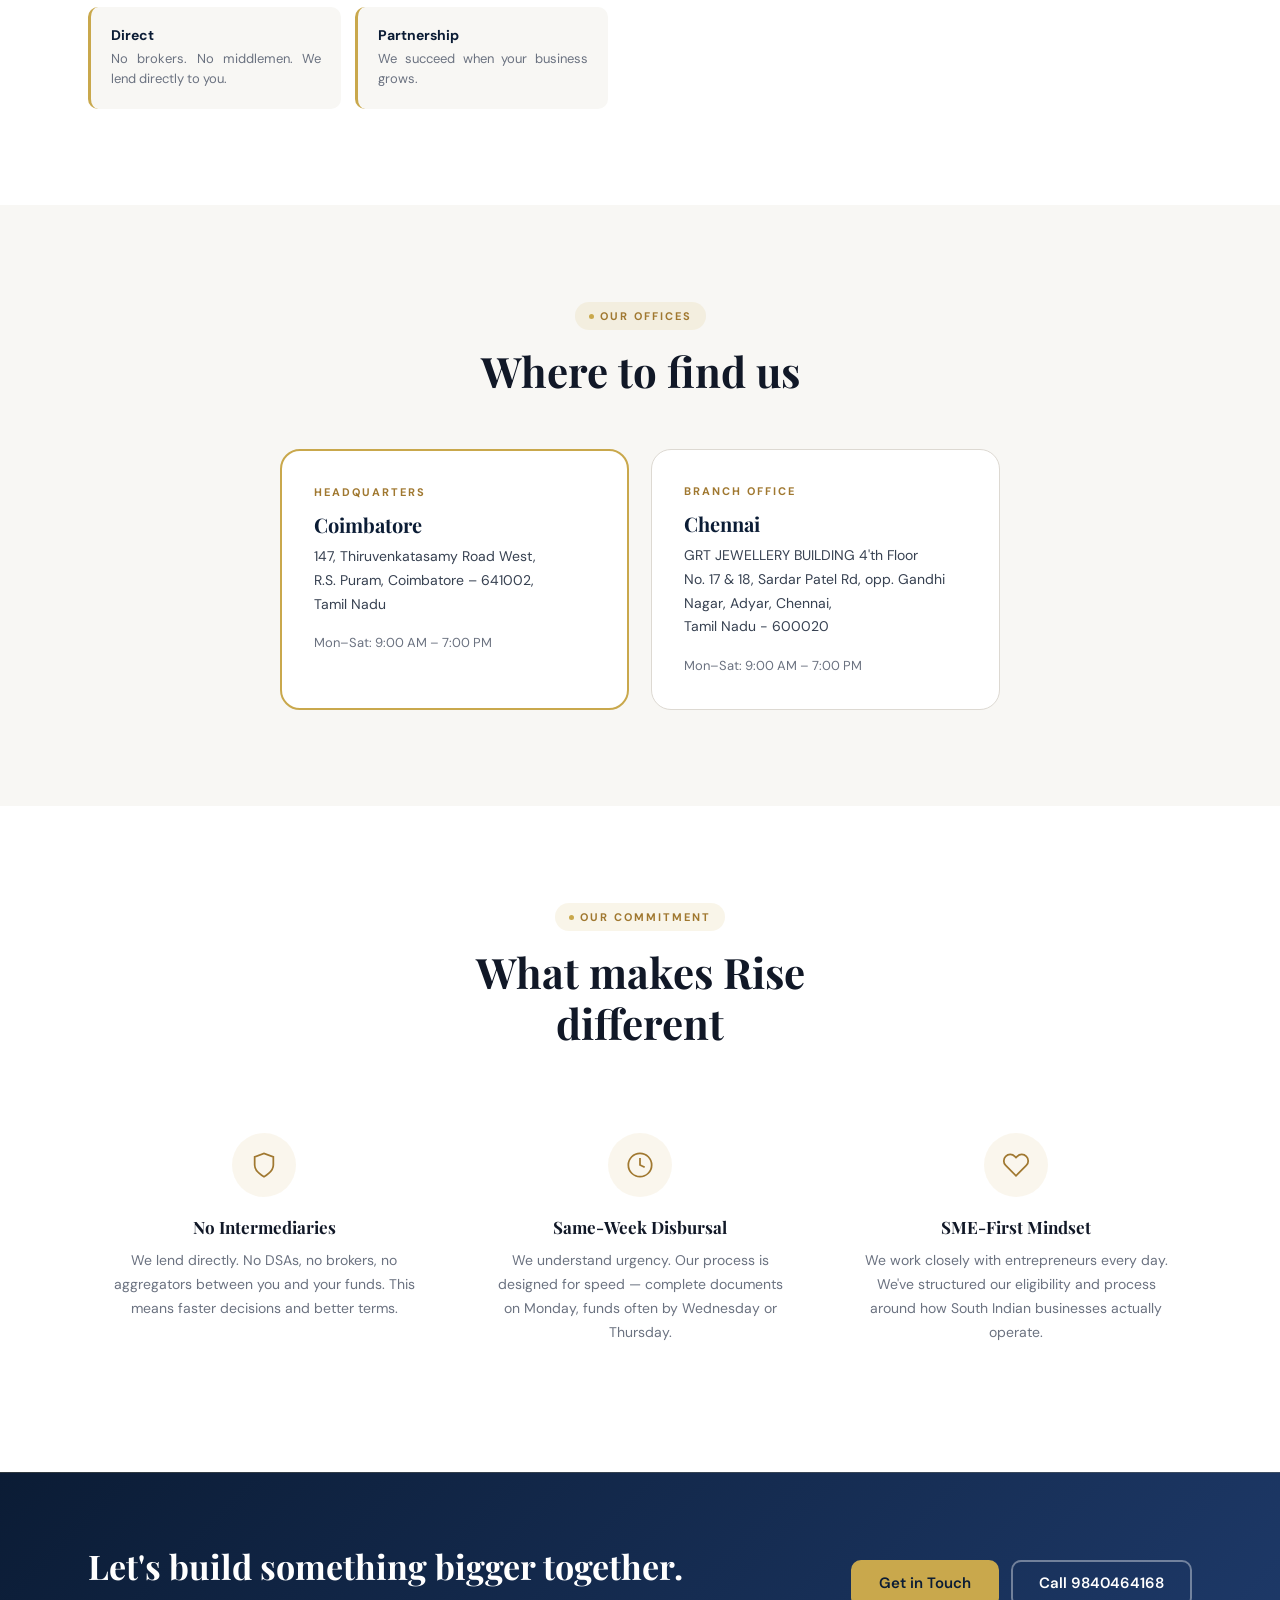
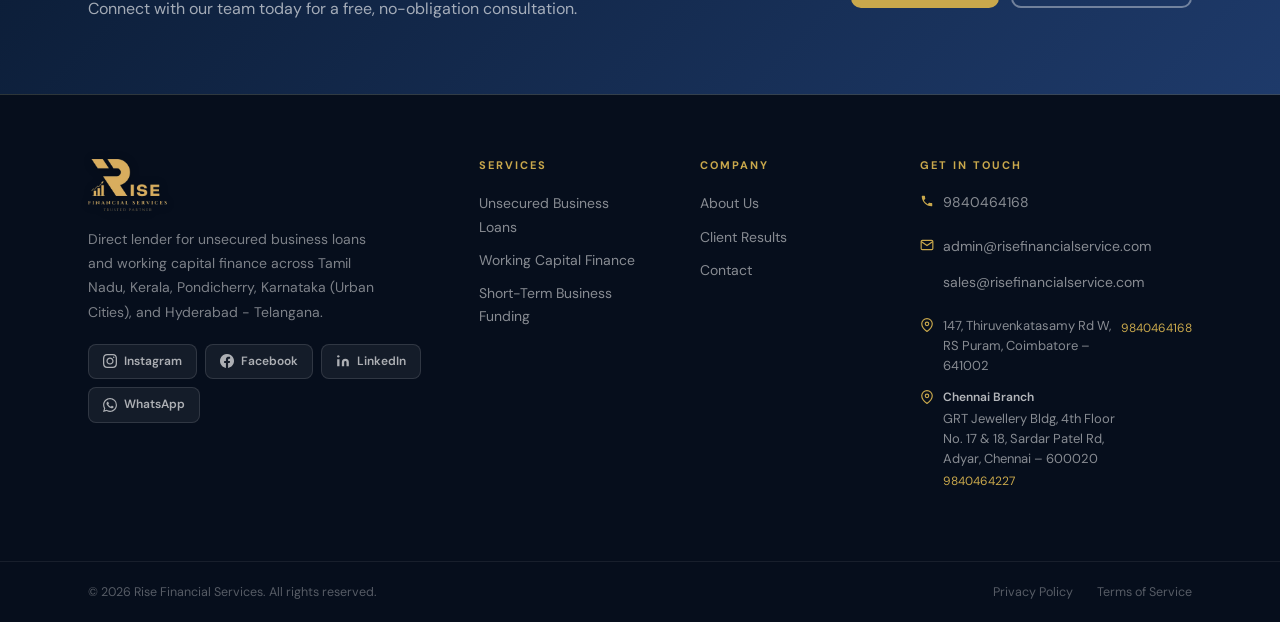
==== commit 43f43947: "Replace logo image with updated version" ====
--- a/about.html
+++ b/about.html
@@ -14,7 +14,7 @@
 <body>
 <header class="nav-header" id="navbar">
   <div class="container nav-inner">
-    <a href="index.html" class="logo"><img src="logo-transparent-fixed.png" alt="Rise Financial Services" class="logo-img" width="200" height="53"></a>
+    <a href="index.html" class="logo"><img src="logo-transparent.png" alt="Rise Financial Services" class="logo-img" width="200" height="53"></a>
     <nav class="nav-links" id="navLinks">
       <a href="index.html">Home</a><a href="services.html">Services</a><a href="about.html" class="active">About Us</a><a href="results.html">Results</a><a href="contact.html">Contact</a>
     </nav>
@@ -135,7 +135,7 @@
   <div class="container footer-grid">
     <div class="footer-brand">
       <a href="index.html" class="logo logo-light" aria-label="Rise Financial Services">
-        <img src="logo-transparent-fixed.png" alt="Rise Financial Services" class="logo-img" width="200" height="53">
+        <img src="logo-transparent.png" alt="Rise Financial Services" class="logo-img" width="200" height="53">
       </a>
       <p>Direct lender for unsecured business loans and working capital finance across Tamil Nadu, Kerala, Pondicherry, Karnataka (Urban Cities), and Hyderabad - Telangana.</p>
       <div class="footer-social-banner">
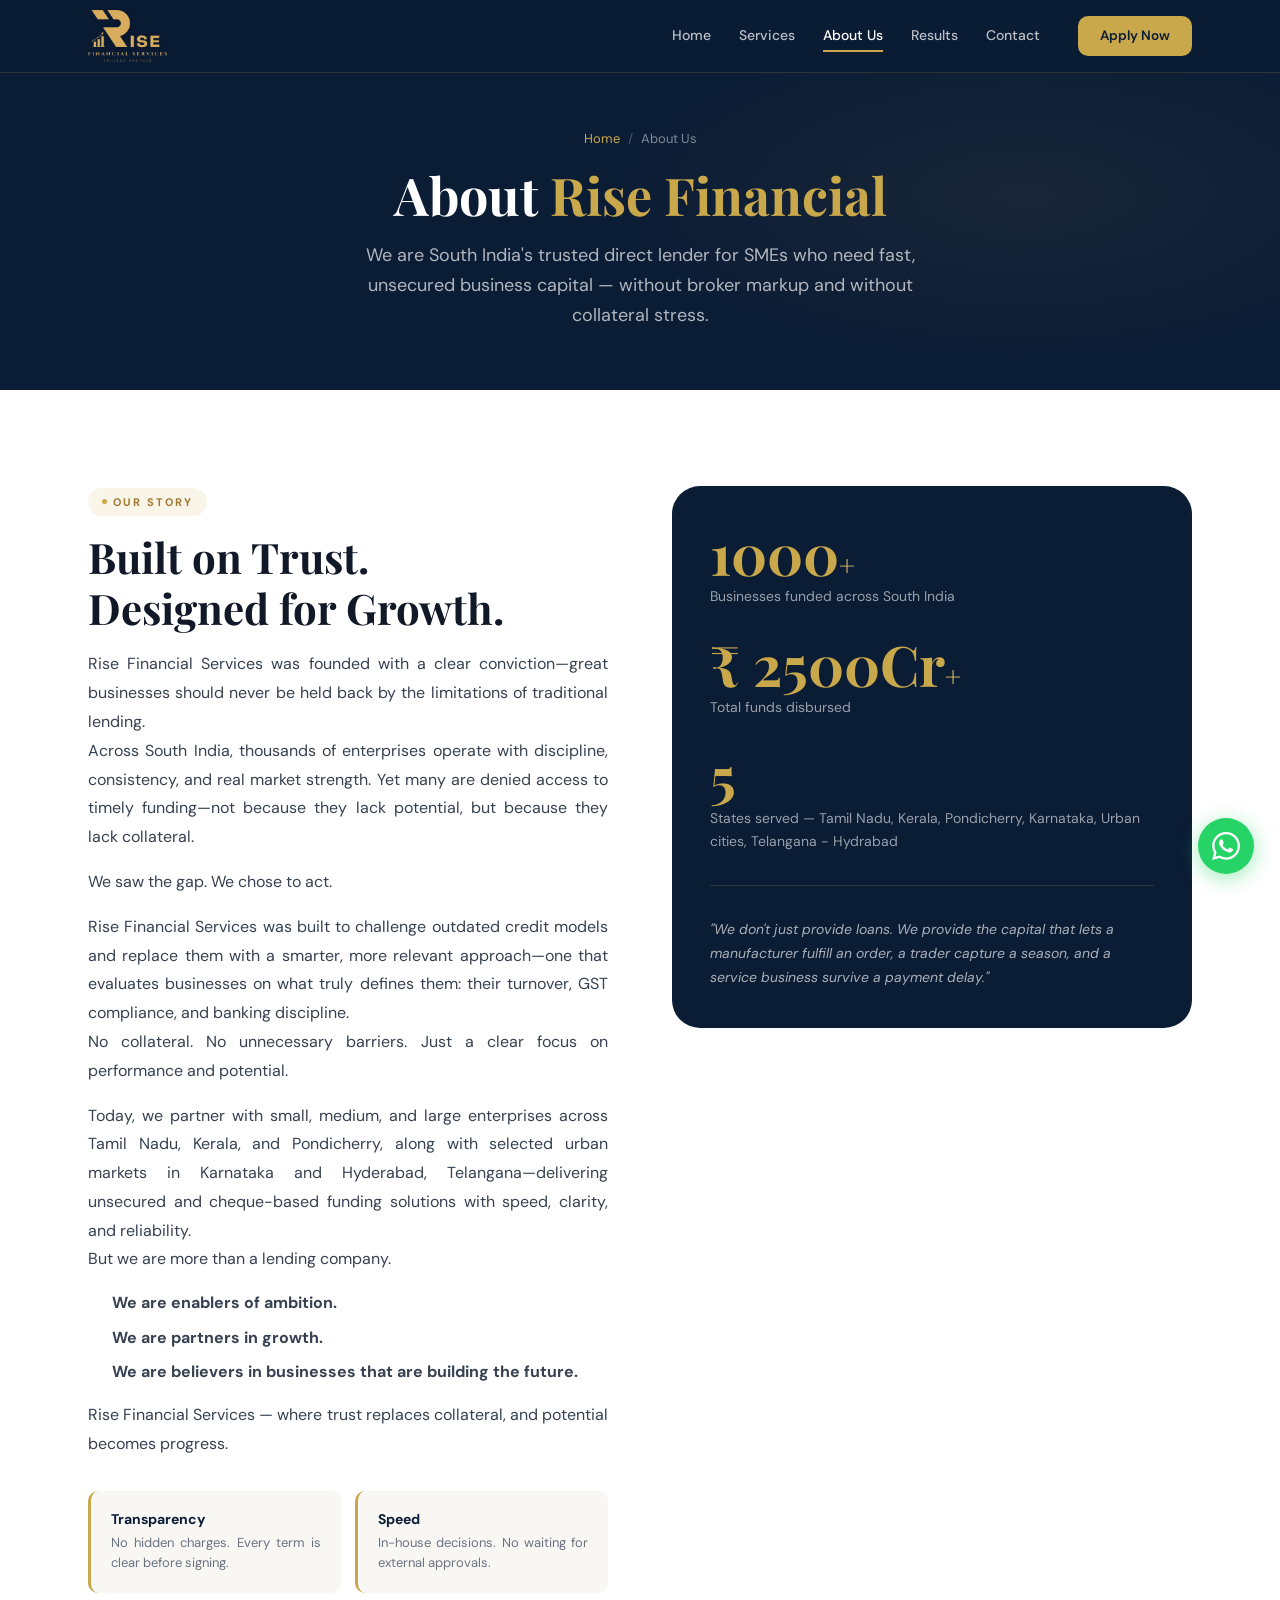
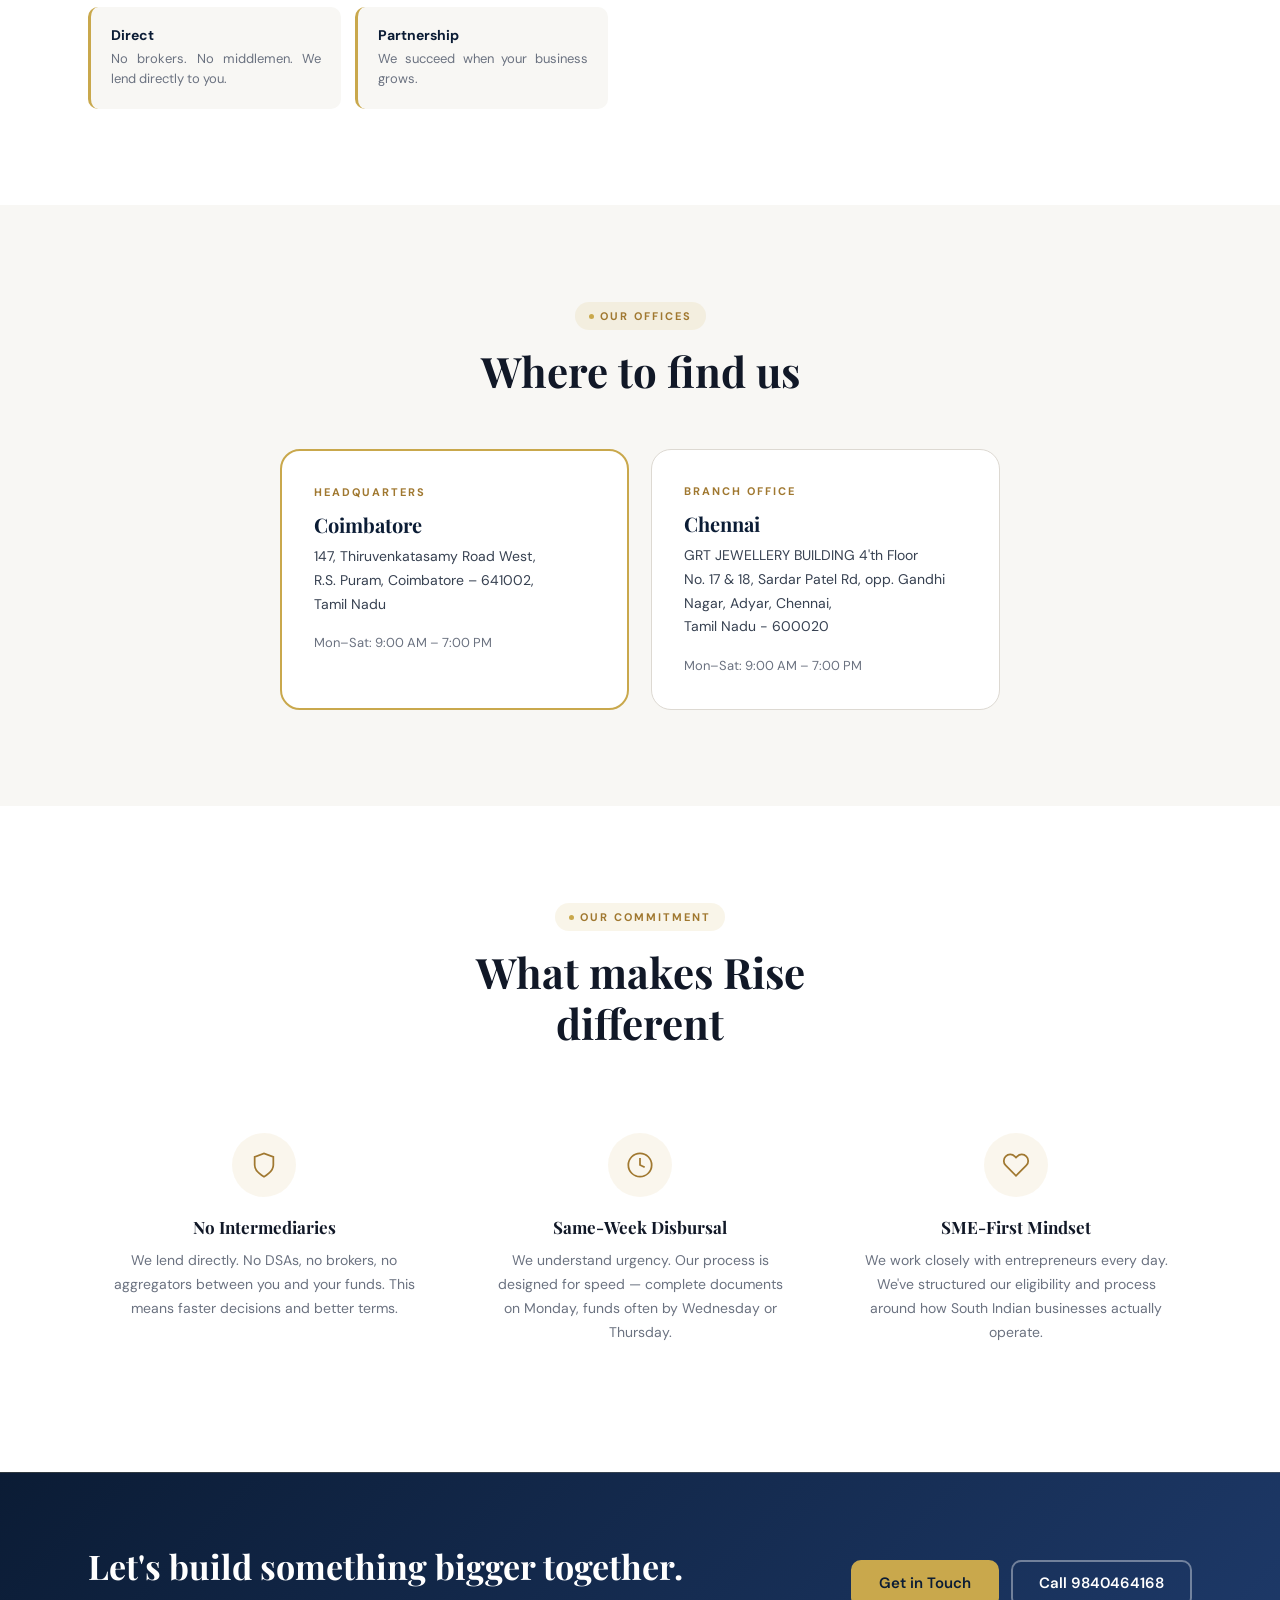
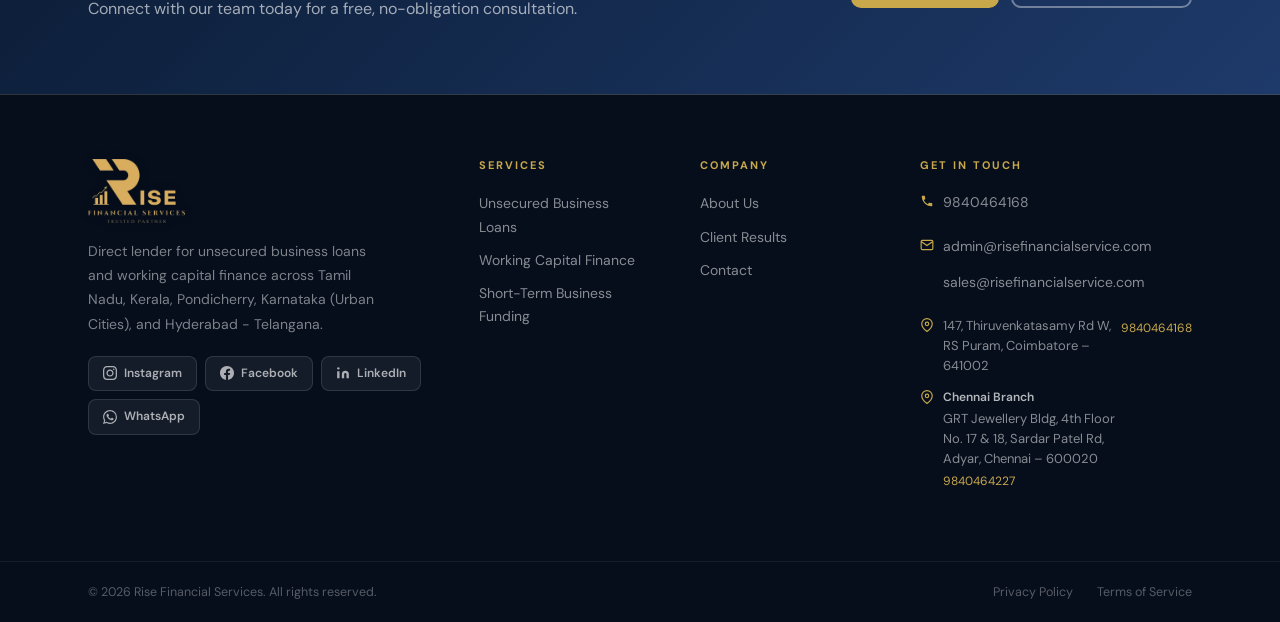
==== commit ff7dc02e: "Add JSON-LD script for organization schema Added structured data for organization schema." ====
--- a/about.html
+++ b/about.html
@@ -10,6 +10,17 @@
 <link href="https://fonts.googleapis.com/css2?family=Playfair+Display:wght@500;600;700&family=DM+Sans:wght@300;400;500;600&display=swap" rel="stylesheet">
 <link rel="stylesheet" href="styles.css">
 <link rel="icon" type="image/png" href="logo.png">
+<script type="application/ld+json">
+{
+  "@context": "https://schema.org",
+  "@type": "Organization",
+  "name": "Rise Financial Services",
+  "url": "https://www.risefinancialservice.com",
+  "logo": "https://www.risefinancialservice.com/logo.png",
+  "image": "https://www.risefinancialservice.com/logo.png",
+  "telephone": "+919840464168"
+}
+</script>
 </head>
 <body>
 <header class="nav-header" id="navbar">
--- a/styles.css
+++ b/styles.css
@@ -1020,6 +1020,9 @@
   filter: drop-shadow(0 1px 4px rgba(0,0,0,0.25));
   transition: filter 0.25s ease, transform 0.25s ease;
 }
+.footer .logo-img {
+  height: 64px;
+}
 .logo:hover .logo-img {
   filter: drop-shadow(0 2px 10px rgba(201,168,76,0.5));
   transform: scale(1.03);
